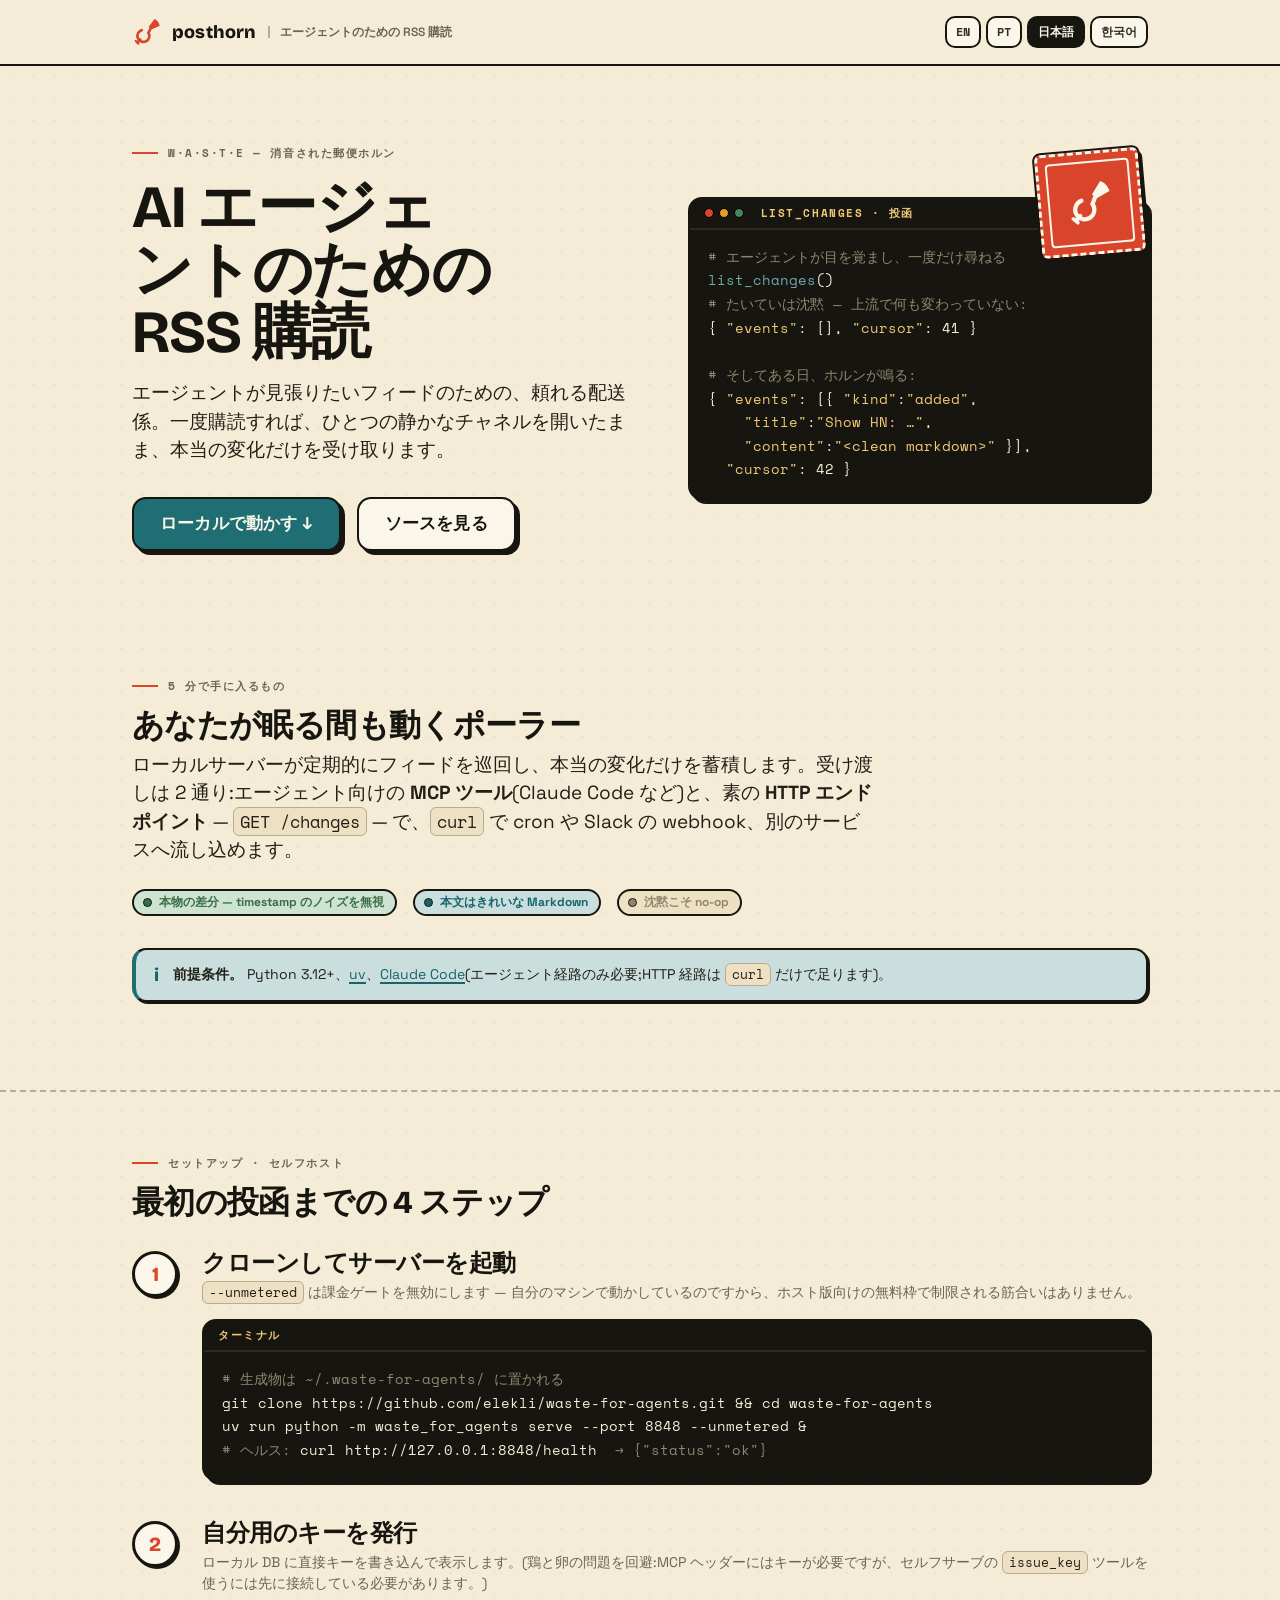
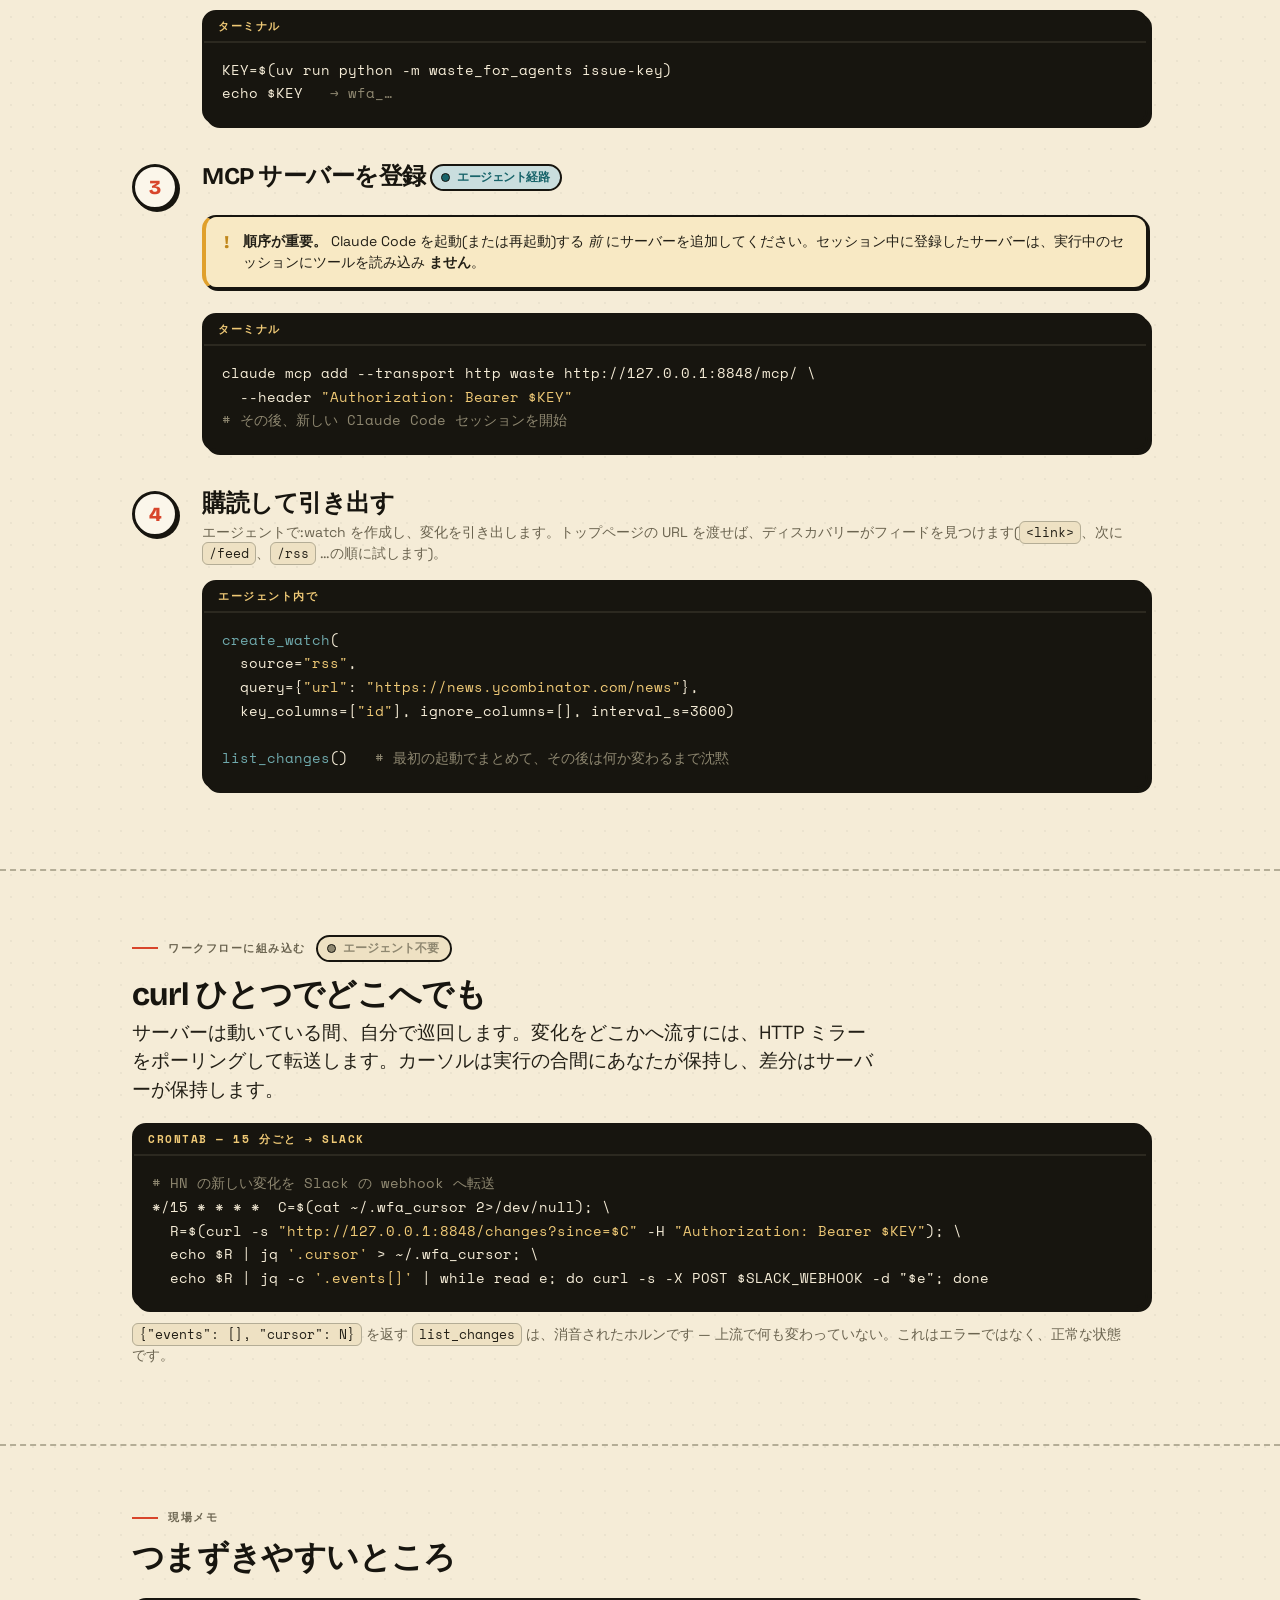
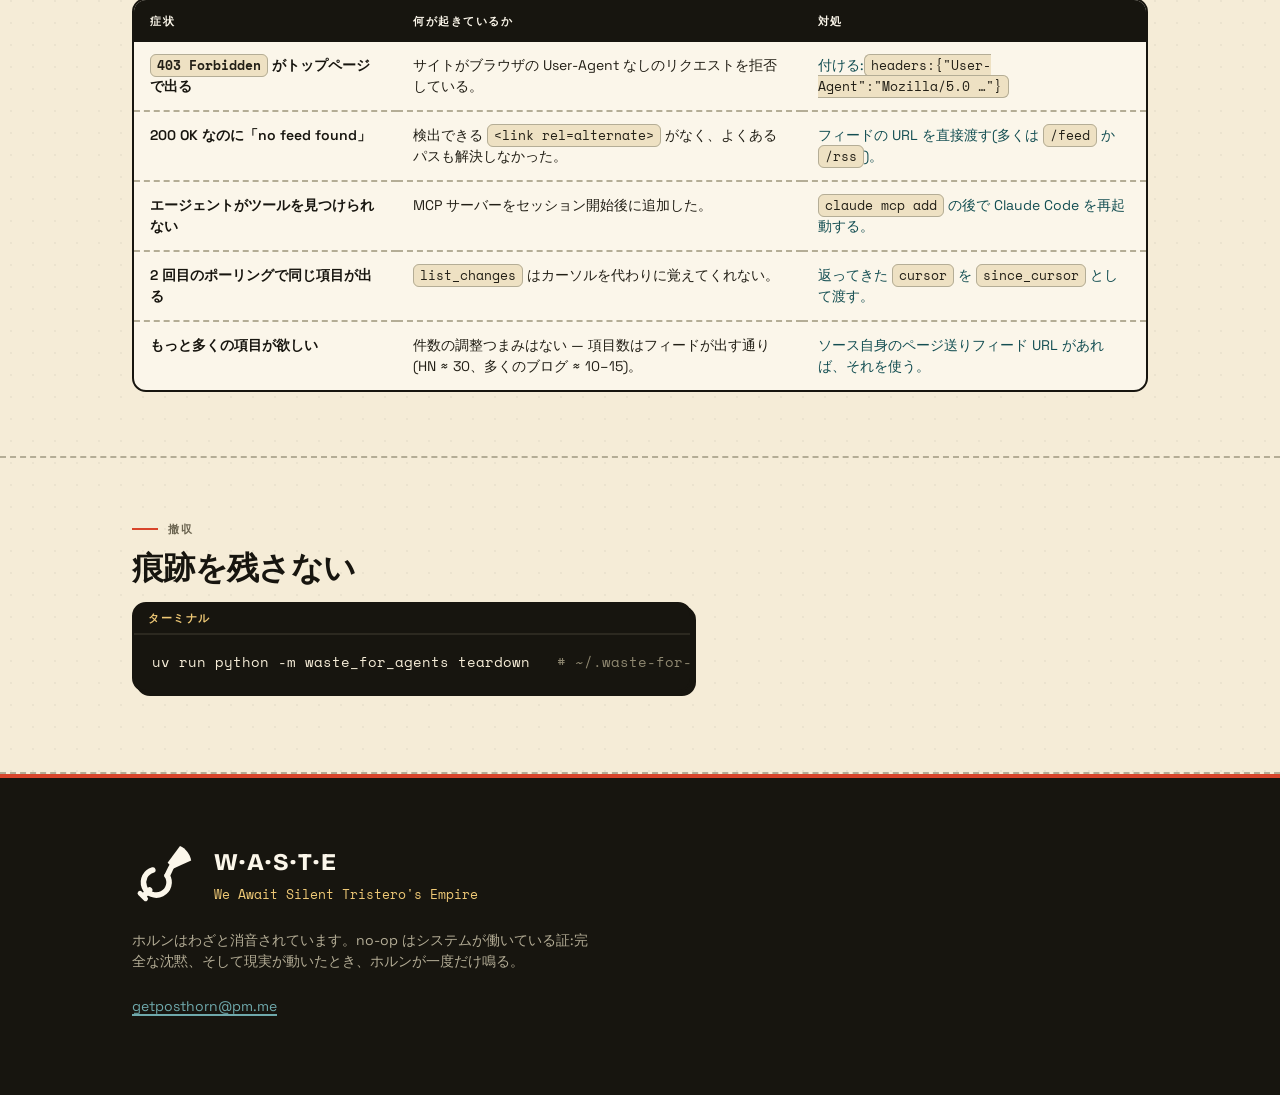
==== docs/ja.html @ 3dacd8b0 "docs(site): posthorn onboarding 落地頁(EN/PT/JA/KO,Tristero 品牌) 給「模型 L:測試者本機自跑」的多語上手頁,用 claude.ai/desig" ====
<!DOCTYPE html>
<html lang="ja">
<head>
<meta charset="utf-8">
<meta name="viewport" content="width=device-width, initial-scale=1">
<title>posthorn — AI エージェントのための RSS 購読</title>
<meta name="description" content="AI エージェントのための pull-first な RSS 購読レイヤー。一度購読すれば、エージェントはひとつの静かなチャネルに尋ね、本当の変化だけを受け取ります。">
<link rel="stylesheet" href="assets/tristero.css">
</head>
<body>

<nav class="site-nav"><div class="wrap row">
  <a class="brand" href="index.html">
    <svg class="horn" viewBox="0 0 80 80" fill="none" aria-hidden="true"><path d="M44 42 A 16 16 0 1 1 26 35" stroke="currentColor" stroke-width="7" stroke-linecap="round"/><path d="M44 42 C47 36, 48 33, 50 30" stroke="currentColor" stroke-width="7" stroke-linecap="round"/><path d="M52 33 L44.5 26 L60 5 C67 8, 72.5 15, 74 23 Z" fill="currentColor"/><path d="M22 60 L15 67" stroke="currentColor" stroke-width="7" stroke-linecap="round"/><path d="M10 64 L17 71" stroke="currentColor" stroke-width="6" stroke-linecap="round"/></svg>
    <span class="wordmark">posthorn</span><span class="brand-tag">エージェントのための RSS 購読</span>
  </a>
  <div class="nav-spacer"></div>
  <nav class="langbar" aria-label="Language">
    <a href="index.html">EN</a><a href="pt.html">PT</a><a class="on" href="ja.html">日本語</a><a href="ko.html">한국어</a>
  </nav>
</div></nav>

<a id="top"></a>

<header class="hero"><div class="wrap hero-grid">
  <div>
    <div class="eyebrow"><span class="label">W·A·S·T·E — 消音された郵便ホルン</span></div>
    <h1>AI エージェントのための<br>RSS 購読</h1>
    <p class="sub">エージェントが見張りたいフィードのための、頼れる配送係。一度購読すれば、ひとつの静かなチャネルを開いたまま、本当の変化だけを受け取ります。</p>
    <div class="cta">
      <a class="btn btn-primary" href="#setup">ローカルで動かす ↓</a>
      <a class="btn btn-secondary" href="https://github.com/elekli/waste-for-agents">ソースを見る</a>
    </div>
  </div>
  <div class="hero-art">
    <span class="stamp" aria-hidden="true"><span class="inner">
      <svg class="horn" viewBox="0 0 80 80" fill="none"><path d="M44 42 A 16 16 0 1 1 26 35" stroke="currentColor" stroke-width="7" stroke-linecap="round"/><path d="M44 42 C47 36, 48 33, 50 30" stroke="currentColor" stroke-width="7" stroke-linecap="round"/><path d="M52 33 L44.5 26 L60 5 C67 8, 72.5 15, 74 23 Z" fill="currentColor"/><path d="M22 60 L15 67" stroke="currentColor" stroke-width="7" stroke-linecap="round"/><path d="M10 64 L17 71" stroke="currentColor" stroke-width="6" stroke-linecap="round"/></svg>
    </span></span>
    <div class="term" style="width:100%">
      <div class="bar"><span class="dotrow"><span class="d" style="background:var(--signal-500)"></span><span class="d" style="background:var(--brass-500)"></span><span class="d" style="background:var(--green-500)"></span></span>&nbsp;list_changes · 投函</div>
<pre><span class="c-com"># エージェントが目を覚まし、一度だけ尋ねる</span>
<span class="c-fn">list_changes</span>()
<span class="c-com"># たいていは沈黙 — 上流で何も変わっていない:</span>
{ <span class="c-str">"events"</span>: [], <span class="c-str">"cursor"</span>: 41 }

<span class="c-com"># そしてある日、ホルンが鳴る:</span>
{ <span class="c-str">"events"</span>: [{ <span class="c-str">"kind"</span>:<span class="c-str">"added"</span>,
    <span class="c-str">"title"</span>:<span class="c-str">"Show HN: …"</span>,
    <span class="c-str">"content"</span>:<span class="c-str">"&lt;clean markdown&gt;"</span> }],
  <span class="c-str">"cursor"</span>: 42 }</pre>
    </div>
  </div>
</div></header>

<section><div class="wrap">
  <div class="eyebrow"><span class="label">5 分で手に入るもの</span></div>
  <h2 class="sec">あなたが眠る間も動くポーラー</h2>
  <p class="sec-lead">ローカルサーバーが定期的にフィードを巡回し、本当の変化だけを蓄積します。受け渡しは 2 通り:エージェント向けの <strong>MCP ツール</strong>(Claude Code など)と、素の <strong>HTTP エンドポイント</strong> — <code class="inl">GET /changes</code> — で、<code class="inl">curl</code> で cron や Slack の webhook、別のサービスへ流し込めます。</p>
  <div style="display:flex;gap:var(--space-4);flex-wrap:wrap;margin-top:var(--space-5)">
    <span class="badge ok"><span class="dot"></span>本物の差分 — timestamp のノイズを無視</span>
    <span class="badge info"><span class="dot"></span>本文はきれいな Markdown</span>
    <span class="badge silent"><span class="dot"></span>沈黙こそ no-op</span>
  </div>
  <div class="callout teal" style="margin-top:var(--space-6)">
    <span class="ic">i</span>
    <p><strong>前提条件。</strong> Python 3.12+、<a href="https://docs.astral.sh/uv/">uv</a>、<a href="https://docs.claude.com/en/docs/claude-code">Claude Code</a>(エージェント経路のみ必要;HTTP 経路は <code class="inl">curl</code> だけで足ります)。</p>
  </div>
</div></section>

<section id="setup"><div class="wrap">
  <div class="eyebrow"><span class="label">セットアップ · セルフホスト</span></div>
  <h2 class="sec">最初の投函までの 4 ステップ</h2>

  <div class="steps">
    <div class="step"><div class="num">1</div><div class="body">
      <h3>クローンしてサーバーを起動</h3>
      <p class="note"><code class="inl">--unmetered</code> は課金ゲートを無効にします — 自分のマシンで動かしているのですから、ホスト版向けの無料枠で制限される筋合いはありません。</p>
      <div class="term"><div class="bar">ターミナル</div>
<pre><span class="c-com"># 生成物は ~/.waste-for-agents/ に置かれる</span>
git clone https://github.com/elekli/waste-for-agents.git &amp;&amp; cd waste-for-agents
uv run python -m waste_for_agents serve --port 8848 --unmetered &amp;
<span class="c-com"># ヘルス:</span> curl http://127.0.0.1:8848/health  <span class="c-com">→ {"status":"ok"}</span></pre></div>
    </div></div>

    <div class="step"><div class="num">2</div><div class="body">
      <h3>自分用のキーを発行</h3>
      <p class="note">ローカル DB に直接キーを書き込んで表示します。(鶏と卵の問題を回避:MCP ヘッダーにはキーが必要ですが、セルフサーブの <code class="inl">issue_key</code> ツールを使うには先に接続している必要があります。)</p>
      <div class="term"><div class="bar">ターミナル</div>
<pre>KEY=$(uv run python -m waste_for_agents issue-key)
echo $KEY   <span class="c-com">→ wfa_…</span></pre></div>
    </div></div>

    <div class="step"><div class="num">3</div><div class="body">
      <h3>MCP サーバーを登録 <span class="badge info" style="vertical-align:middle"><span class="dot"></span>エージェント経路</span></h3>
      <div class="callout"><span class="ic">!</span><p><strong>順序が重要。</strong> Claude Code を起動(または再起動)する <em>前</em> にサーバーを追加してください。セッション中に登録したサーバーは、実行中のセッションにツールを読み込み <strong>ません</strong>。</p></div>
      <div class="term"><div class="bar">ターミナル</div>
<pre>claude mcp add --transport http waste http://127.0.0.1:8848/mcp/ \
  --header <span class="c-str">"Authorization: Bearer $KEY"</span>
<span class="c-com"># その後、新しい Claude Code セッションを開始</span></pre></div>
    </div></div>

    <div class="step"><div class="num">4</div><div class="body">
      <h3>購読して引き出す</h3>
      <p class="note">エージェントで:watch を作成し、変化を引き出します。トップページの URL を渡せば、ディスカバリーがフィードを見つけます(<code class="inl">&lt;link&gt;</code>、次に <code class="inl">/feed</code>、<code class="inl">/rss</code> …の順に試します)。</p>
      <div class="term"><div class="bar">エージェント内で</div>
<pre><span class="c-fn">create_watch</span>(
  source=<span class="c-str">"rss"</span>,
  query={<span class="c-str">"url"</span>: <span class="c-str">"https://news.ycombinator.com/news"</span>},
  key_columns=[<span class="c-str">"id"</span>], ignore_columns=[], interval_s=3600)

<span class="c-fn">list_changes</span>()   <span class="c-com"># 最初の起動でまとめて、その後は何か変わるまで沈黙</span></pre></div>
    </div></div>
  </div>
</div></section>

<section><div class="wrap">
  <div class="eyebrow"><span class="label">ワークフローに組み込む</span><span class="badge silent"><span class="dot"></span>エージェント不要</span></div>
  <h2 class="sec">curl ひとつでどこへでも</h2>
  <p class="sec-lead">サーバーは動いている間、自分で巡回します。変化をどこかへ流すには、HTTP ミラーをポーリングして転送します。カーソルは実行の合間にあなたが保持し、差分はサーバーが保持します。</p>
  <div class="term"><div class="bar">crontab — 15 分ごと → Slack</div>
<pre><span class="c-com"># HN の新しい変化を Slack の webhook へ転送</span>
*/15 * * * *  C=$(cat ~/.wfa_cursor 2&gt;/dev/null); \
  R=$(curl -s <span class="c-str">"http://127.0.0.1:8848/changes?since=$C"</span> -H <span class="c-str">"Authorization: Bearer $KEY"</span>); \
  echo $R | jq <span class="c-str">'.cursor'</span> &gt; ~/.wfa_cursor; \
  echo $R | jq -c <span class="c-str">'.events[]'</span> | while read e; do curl -s -X POST $SLACK_WEBHOOK -d "$e"; done</pre></div>
  <p style="color:var(--text-muted);font-size:var(--text-sm)"><code class="inl">{"events": [], "cursor": N}</code> を返す <code class="inl">list_changes</code> は、消音されたホルンです — 上流で何も変わっていない。これはエラーではなく、正常な状態です。</p>
</div></section>

<section><div class="wrap">
  <div class="eyebrow"><span class="label">現場メモ</span></div>
  <h2 class="sec">つまずきやすいところ</h2>
  <table class="ledger">
    <thead><tr><th style="width:26%">症状</th><th style="width:40%">何が起きているか</th><th>対処</th></tr></thead>
    <tbody>
      <tr><td><code class="inl">403 Forbidden</code> がトップページで出る</td><td>サイトがブラウザの User-Agent なしのリクエストを拒否している。</td><td class="fix">付ける:<code class="inl">headers:{"User-Agent":"Mozilla/5.0 …"}</code></td></tr>
      <tr><td>200 OK なのに「no feed found」</td><td>検出できる <code class="inl">&lt;link rel=alternate&gt;</code> がなく、よくあるパスも解決しなかった。</td><td class="fix">フィードの URL を直接渡す(多くは <code class="inl">/feed</code> か <code class="inl">/rss</code>)。</td></tr>
      <tr><td>エージェントがツールを見つけられない</td><td>MCP サーバーをセッション開始後に追加した。</td><td class="fix"><code class="inl">claude mcp add</code> の後で Claude Code を再起動する。</td></tr>
      <tr><td>2 回目のポーリングで同じ項目が出る</td><td><code class="inl">list_changes</code> はカーソルを代わりに覚えてくれない。</td><td class="fix">返ってきた <code class="inl">cursor</code> を <code class="inl">since_cursor</code> として渡す。</td></tr>
      <tr><td>もっと多くの項目が欲しい</td><td>件数の調整つまみはない — 項目数はフィードが出す通り(HN ≈ 30、多くのブログ ≈ 10–15)。</td><td class="fix">ソース自身のページ送りフィード URL があれば、それを使う。</td></tr>
    </tbody>
  </table>
</div></section>

<section><div class="wrap">
  <div class="eyebrow"><span class="label">撤収</span></div>
  <h2 class="sec">痕跡を残さない</h2>
  <div class="term" style="max-width:560px"><div class="bar">ターミナル</div>
<pre>uv run python -m waste_for_agents teardown   <span class="c-com"># ~/.waste-for-agents/ を削除</span></pre></div>
</div></section>

<footer><div class="wrap">
  <div class="lock">
    <svg class="horn" viewBox="0 0 80 80" fill="none" aria-hidden="true"><path d="M44 42 A 16 16 0 1 1 26 35" stroke="currentColor" stroke-width="7" stroke-linecap="round"/><path d="M44 42 C47 36, 48 33, 50 30" stroke="currentColor" stroke-width="7" stroke-linecap="round"/><path d="M52 33 L44.5 26 L60 5 C67 8, 72.5 15, 74 23 Z" fill="currentColor"/><path d="M22 60 L15 67" stroke="currentColor" stroke-width="7" stroke-linecap="round"/><path d="M10 64 L17 71" stroke="currentColor" stroke-width="6" stroke-linecap="round"/></svg>
    <div>
      <p class="acr">W·A·S·T·E</p>
      <p class="exp">We Await Silent Tristero's Empire</p>
    </div>
  </div>
  <p class="silent">ホルンはわざと消音されています。no-op はシステムが働いている証:完全な沈黙、そして現実が動いたとき、ホルンが一度だけ鳴る。</p>
  <p style="margin-top:var(--space-5);font-size:var(--text-sm)"><a href="mailto:getposthorn@pm.me">getposthorn@pm.me</a></p>
</div></footer>

</body>
</html>
---- docs/assets/tristero.css ----
@import url('https://fonts.googleapis.com/css2?family=Bricolage+Grotesque:opsz,wght@12..96,400..800&family=Space+Grotesk:wght@400;500;600;700&family=Space+Mono:ital,wght@0,400;0,700;1,400&display=swap');

/* ===========================================================================
   waste-for-agents onboarding — styling vendored from the Tristero design
   system (claude.ai/design project "Tristero Design System"). Tokens copied
   faithfully: warm pulped-paper grounds, heavy ink outlines, hard stamped
   offset shadows; Bricolage Grotesque / Space Grotesk / Space Mono.
   =========================================================================== */
:root{
  --paper-50:#FBF6EA; --paper-100:#F5ECD7; --paper-200:#EEE1C3; --paper-300:#E4D2A9;
  --ink-900:#17150F; --ink-800:#221F16; --ink-700:#322E20; --ink-600:#4A4533;
  --ink-500:#6B6450; --ink-400:#8E8770; --ink-300:#B4AD96;
  --signal-700:#9E2E1B; --signal-600:#C13A23; --signal-500:#D8452B; --signal-200:#F2B6A8; --signal-100:#F9DDD5;
  --brass-700:#9A6A12; --brass-600:#C0871C; --brass-500:#E0A02C; --brass-300:#EFC976; --brass-100:#F8E9C4;
  --teal-700:#134E52; --teal-600:#18646A; --teal-500:#1E6E73; --teal-300:#6FA9AC; --teal-100:#CADEDE;
  --green-600:#3A6E47; --green-500:#45855A; --green-100:#CFE3D2;
  --surface-page:var(--paper-100); --surface-card:var(--paper-50); --surface-sunken:var(--paper-200); --surface-ink:var(--ink-900);
  --text-strong:var(--ink-900); --text-body:var(--ink-800); --text-muted:var(--ink-500); --text-faint:var(--ink-400);
  --text-inverse:var(--paper-50); --text-link:var(--teal-600);
  --action-bg:var(--teal-500); --action-bg-hover:var(--teal-600); --action-bg-active:var(--teal-700); --action-fg:var(--paper-50);
  --focus-ring:var(--signal-500);
  --font-display:'Bricolage Grotesque','Space Grotesk',system-ui,sans-serif;
  --font-body:'Space Grotesk',system-ui,-apple-system,sans-serif;
  --font-mono:'Space Mono',ui-monospace,'SFMono-Regular',monospace;
  --text-2xs:.6875rem; --text-xs:.75rem; --text-sm:.875rem; --text-md:1rem; --text-lg:1.1875rem;
  --text-xl:1.5rem; --text-2xl:2rem; --text-3xl:2.75rem; --text-4xl:3.75rem; --text-5xl:5rem;
  --tracking-label:.14em; --tracking-tight:-.02em;
  --border-line:2px; --border-bold:3px; --border-heavy:4px;
  --radius-xs:6px; --radius-sm:10px; --radius-md:14px; --radius-lg:20px; --radius-xl:28px; --radius-pill:999px;
  --shadow-stamp-sm:2px 2px 0 0 var(--ink-900); --shadow-stamp:4px 4px 0 0 var(--ink-900); --shadow-stamp-lg:6px 6px 0 0 var(--ink-900);
  --shadow-stamp-signal:4px 4px 0 0 var(--signal-700); --shadow-stamp-brass:4px 4px 0 0 var(--brass-700); --shadow-stamp-teal:4px 4px 0 0 var(--teal-700);
  --space-2:.5rem; --space-3:.75rem; --space-4:1rem; --space-5:1.5rem; --space-6:2rem; --space-7:2.5rem; --space-8:3rem; --space-10:4rem; --space-12:5rem;
  --container-lg:1080px;
  --ease-stamp:cubic-bezier(.34,1.56,.64,1); --ease-out:cubic-bezier(.22,1,.36,1);
  --transition-control:transform 120ms var(--ease-stamp),box-shadow 120ms var(--ease-out),background-color 200ms var(--ease-out),border-color 200ms var(--ease-out),color 200ms var(--ease-out);
}

*,*::before,*::after{box-sizing:border-box}
html{-webkit-text-size-adjust:100%;scroll-behavior:smooth}
body{
  margin:0;background-color:var(--surface-page);
  background-image:radial-gradient(rgba(23,21,15,.045) 1px,transparent 1px);background-size:22px 22px;
  color:var(--text-body);font:400 var(--text-md)/1.5 var(--font-body);
  -webkit-font-smoothing:antialiased;text-rendering:optimizeLegibility;
}
h1,h2,h3,h4{font-family:var(--font-display);color:var(--text-strong);font-weight:700;line-height:1.04;letter-spacing:var(--tracking-tight);margin:0 0 .4em;text-wrap:balance}
p{margin:0 0 1em;text-wrap:pretty}
a{color:var(--text-link);text-decoration-thickness:2px;text-underline-offset:3px}
a:hover{color:var(--teal-700)}
code,kbd,samp{font-family:var(--font-mono);font-size:.92em}
:focus-visible{outline:var(--border-bold) solid var(--focus-ring);outline-offset:2px}
::selection{background:var(--brass-300);color:var(--ink-900)}

.wrap{max-width:var(--container-lg);margin:0 auto;padding:0 var(--space-6)}
.label{font:700 var(--text-2xs)/1.3 var(--font-mono);text-transform:uppercase;letter-spacing:var(--tracking-label);color:var(--text-muted)}

.site-nav{position:sticky;top:0;z-index:50;background:rgba(245,236,215,.86);backdrop-filter:blur(8px);border-bottom:var(--border-line) solid var(--ink-900)}
.site-nav .row{display:flex;align-items:center;gap:var(--space-4);height:64px}
.brand{display:flex;align-items:center;gap:10px;font-family:var(--font-display);font-weight:800;font-size:18px;color:var(--ink-900);text-decoration:none;letter-spacing:.01em}
.brand:hover{color:var(--ink-900)}
.brand .horn{width:30px;height:30px;color:var(--signal-500)}
.brand .wordmark{font-family:var(--font-display);font-weight:800}
.brand .brand-tag{font:600 12px/1 var(--font-body);color:var(--text-muted);letter-spacing:0;border-left:var(--border-line) solid var(--ink-300);padding-left:10px;margin-left:2px}
@media (max-width:640px){.brand .brand-tag{display:none}}
.nav-spacer{flex:1}
.langbar{display:flex;gap:5px}
.langbar a{font:700 12px var(--font-mono);padding:5px 9px;border:var(--border-line) solid var(--ink-900);border-radius:var(--radius-sm);color:var(--ink-700);background:var(--paper-50);text-decoration:none}
.langbar a.on{background:var(--ink-900);color:var(--paper-50)}

.btn{display:inline-flex;align-items:center;justify-content:center;gap:8px;height:54px;padding:0 26px;font:700 17px var(--font-body);letter-spacing:.01em;border:var(--border-line) solid var(--ink-900);border-radius:var(--radius-md);box-shadow:var(--shadow-stamp);cursor:pointer;text-decoration:none;white-space:nowrap;transition:var(--transition-control)}
.btn:hover{transform:translate(-1px,-1px);box-shadow:var(--shadow-stamp-lg)}
.btn:active{transform:translate(2px,2px);box-shadow:var(--shadow-stamp-sm)}
.btn-primary{background:var(--action-bg);color:var(--action-fg)}
.btn-primary:hover{color:var(--action-fg)}
.btn-secondary{background:var(--paper-50);color:var(--ink-900)}
.btn-secondary:hover{color:var(--ink-900)}

.stamp{display:inline-flex;align-items:center;justify-content:center;width:104px;height:104px;transform:rotate(-5deg);background:var(--signal-500);color:var(--paper-50);border:3px dashed var(--paper-50);outline:2px solid var(--ink-900);border-radius:var(--radius-xs);box-shadow:var(--shadow-stamp);padding:7px}
.stamp .inner{display:flex;align-items:center;justify-content:center;width:100%;height:100%;border:2px solid currentColor;border-radius:4px}
.stamp .horn{width:60%;height:60%}

.badge{display:inline-flex;align-items:center;gap:7px;padding:3px 11px 3px 9px;border:var(--border-line) solid var(--ink-900);border-radius:var(--radius-pill);font:700 12px var(--font-body);white-space:nowrap}
.badge .dot{width:9px;height:9px;border-radius:50%;border:1.5px solid var(--ink-900);flex:none}
.badge.info{background:var(--teal-100);color:var(--teal-600)} .badge.info .dot{background:var(--teal-600)}
.badge.warn{background:var(--brass-100);color:var(--brass-600)} .badge.warn .dot{background:var(--brass-600)}
.badge.ok{background:var(--green-100);color:var(--green-600)} .badge.ok .dot{background:var(--green-600)}
.badge.silent{background:var(--paper-200);color:var(--ink-400)} .badge.silent .dot{background:var(--ink-400)}

section{padding:var(--space-10) 0;border-bottom:var(--border-line) dashed var(--ink-300)}
.eyebrow{display:flex;align-items:center;gap:10px;margin-bottom:var(--space-4);flex-wrap:wrap}
.eyebrow::before{content:"";width:26px;height:var(--border-line);background:var(--signal-500)}
h2.sec{font-size:var(--text-2xl);margin-bottom:var(--space-2)}
.sec-lead{font-size:var(--text-lg);color:var(--text-body);max-width:62ch}

.card{background:var(--surface-card);color:var(--text-body);border:var(--border-line) solid var(--ink-900);border-radius:var(--radius-lg);box-shadow:var(--shadow-stamp);padding:var(--space-5)}
.card.teal{background:var(--teal-100);box-shadow:var(--shadow-stamp-teal)}
.card.brass{background:var(--brass-100);box-shadow:var(--shadow-stamp-brass)}

.term{background:var(--surface-ink);color:var(--paper-100);border:var(--border-line) solid var(--ink-900);border-radius:var(--radius-md);box-shadow:var(--shadow-stamp);overflow:hidden;margin:var(--space-4) 0}
.term .bar{display:flex;align-items:center;gap:8px;padding:9px 14px;border-bottom:var(--border-line) solid #2c2920;color:var(--brass-300);font:700 var(--text-2xs)/1 var(--font-mono);text-transform:uppercase;letter-spacing:var(--tracking-label)}
.term .bar .dotrow{display:flex;gap:5px}
.term .bar .d{width:10px;height:10px;border-radius:50%;border:1.5px solid #000}
.term pre{margin:0;padding:16px 18px;overflow-x:auto;font:400 13.5px/1.75 var(--font-mono);color:var(--paper-100)}
.term .c-com{color:var(--ink-400)} .term .c-str{color:var(--brass-300)} .term .c-fn{color:var(--teal-300)} .term .c-key{color:var(--signal-200)}
code.inl{background:var(--surface-sunken);border:1px solid var(--ink-300);border-radius:var(--radius-xs);padding:1px 6px;font-size:.9em;color:var(--ink-800)}

.hero{padding:var(--space-12) 0 var(--space-10)}
.hero-grid{display:grid;grid-template-columns:1.05fr .95fr;gap:var(--space-8);align-items:center}
.hero h1{font-size:var(--text-4xl);margin-bottom:var(--space-4)}
.hero .sub{font-size:var(--text-lg);color:var(--text-body);max-width:46ch;margin-bottom:var(--space-6)}
.hero .cta{display:flex;gap:var(--space-4);flex-wrap:wrap;align-items:center}
.hero-art{position:relative;display:flex;justify-content:center}
.hero-art .stamp{position:absolute;top:-30px;right:6px;z-index:2}

.steps{display:flex;flex-direction:column;gap:var(--space-5);margin-top:var(--space-6)}
.step{display:flex;gap:var(--space-5);align-items:flex-start}
.step .num{flex:none;width:46px;height:46px;border-radius:var(--radius-pill);background:var(--paper-50);border:var(--border-bold) solid var(--ink-900);box-shadow:var(--shadow-stamp-sm);display:grid;place-items:center;font:800 20px var(--font-display);color:var(--signal-500)}
.step .body{flex:1;min-width:0}
.step h3{font-size:var(--text-xl);margin-bottom:.25em}
.step .note{color:var(--text-muted);font-size:var(--text-sm);margin-bottom:.4em}

.ledger{width:100%;border-collapse:separate;border-spacing:0;border:var(--border-line) solid var(--ink-900);border-radius:var(--radius-md);overflow:hidden;background:var(--paper-50);margin-top:var(--space-5)}
.ledger th,.ledger td{text-align:left;padding:13px 16px;vertical-align:top;font-size:var(--text-sm)}
.ledger thead th{background:var(--ink-900);color:var(--paper-50);font:700 var(--text-2xs) var(--font-mono);text-transform:uppercase;letter-spacing:var(--tracking-label)}
.ledger tbody tr+tr td{border-top:var(--border-line) dashed var(--ink-300)}
.ledger td:first-child{font-weight:600;color:var(--ink-900)}
.ledger .fix{color:var(--teal-700)}

.callout{display:flex;gap:14px;align-items:flex-start;border:var(--border-line) solid var(--ink-900);border-left:var(--border-heavy) solid var(--brass-500);border-radius:var(--radius-md);background:var(--brass-100);padding:14px 18px;margin:var(--space-5) 0;box-shadow:var(--shadow-stamp-sm)}
.callout.teal{border-left-color:var(--teal-500);background:var(--teal-100)}
.callout .ic{font:800 18px var(--font-display);flex:none;color:var(--brass-600)}
.callout.teal .ic{color:var(--teal-600)}
.callout p{margin:0;font-size:var(--text-sm);color:var(--ink-800)}

footer{background:var(--surface-ink);color:var(--paper-100);border-top:var(--border-heavy) solid var(--signal-500);padding:var(--space-10) 0}
footer .lock{display:flex;align-items:center;gap:18px;margin-bottom:var(--space-5)}
footer .lock .horn{width:64px;height:64px;color:var(--paper-50)}
footer .acr{font-family:var(--font-display);font-weight:800;font-size:24px;letter-spacing:.06em;color:var(--paper-50);margin:0}
footer .acr+.exp{font:400 13px var(--font-mono);color:var(--brass-300);margin:4px 0 0}
footer .silent{max-width:52ch;color:var(--ink-300);font-size:var(--text-sm);margin-top:var(--space-4)}
footer a{color:var(--teal-300)}

@media (max-width:880px){
  .hero-grid{grid-template-columns:1fr}
  .hero-art{margin-top:var(--space-6)}
  .hero h1{font-size:var(--text-3xl)}
  .langbar{display:none}
}
@media (prefers-reduced-motion:reduce){html{scroll-behavior:auto}.btn{transition:background-color .2s,color .2s}}
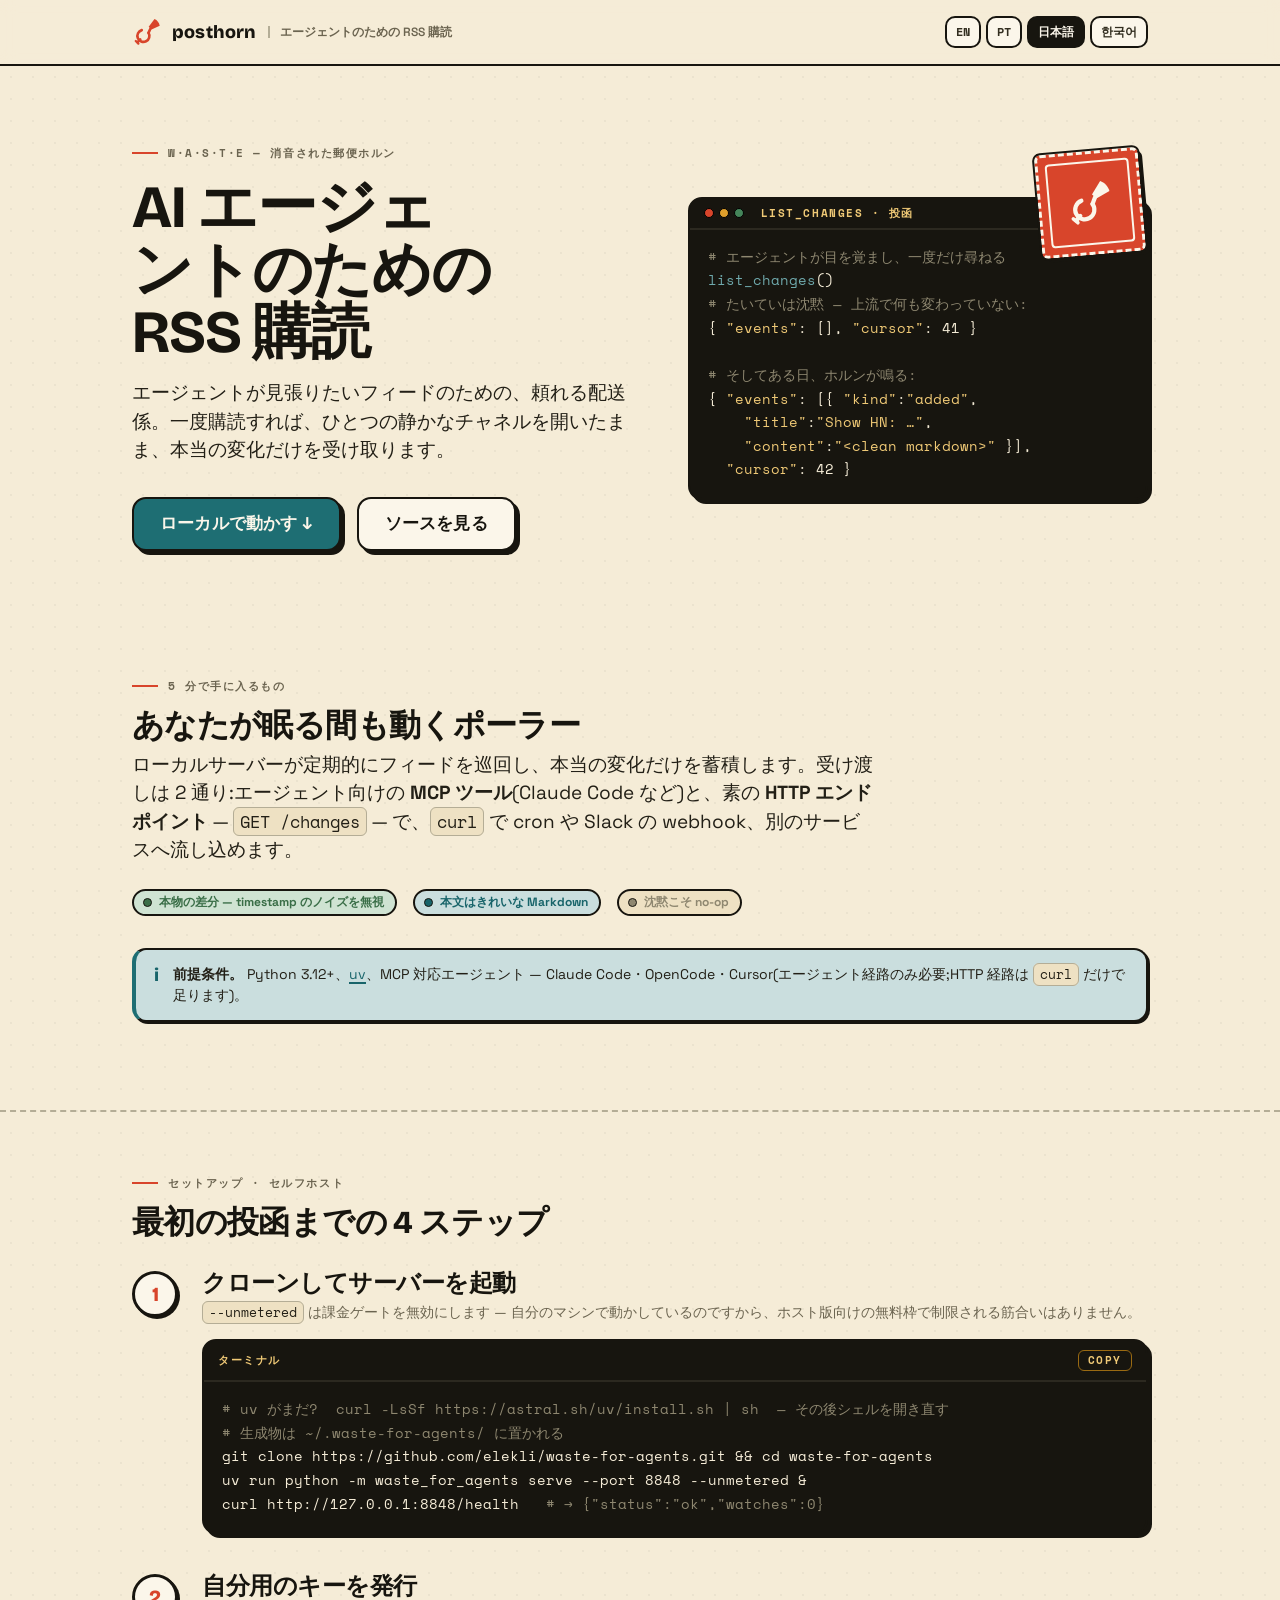
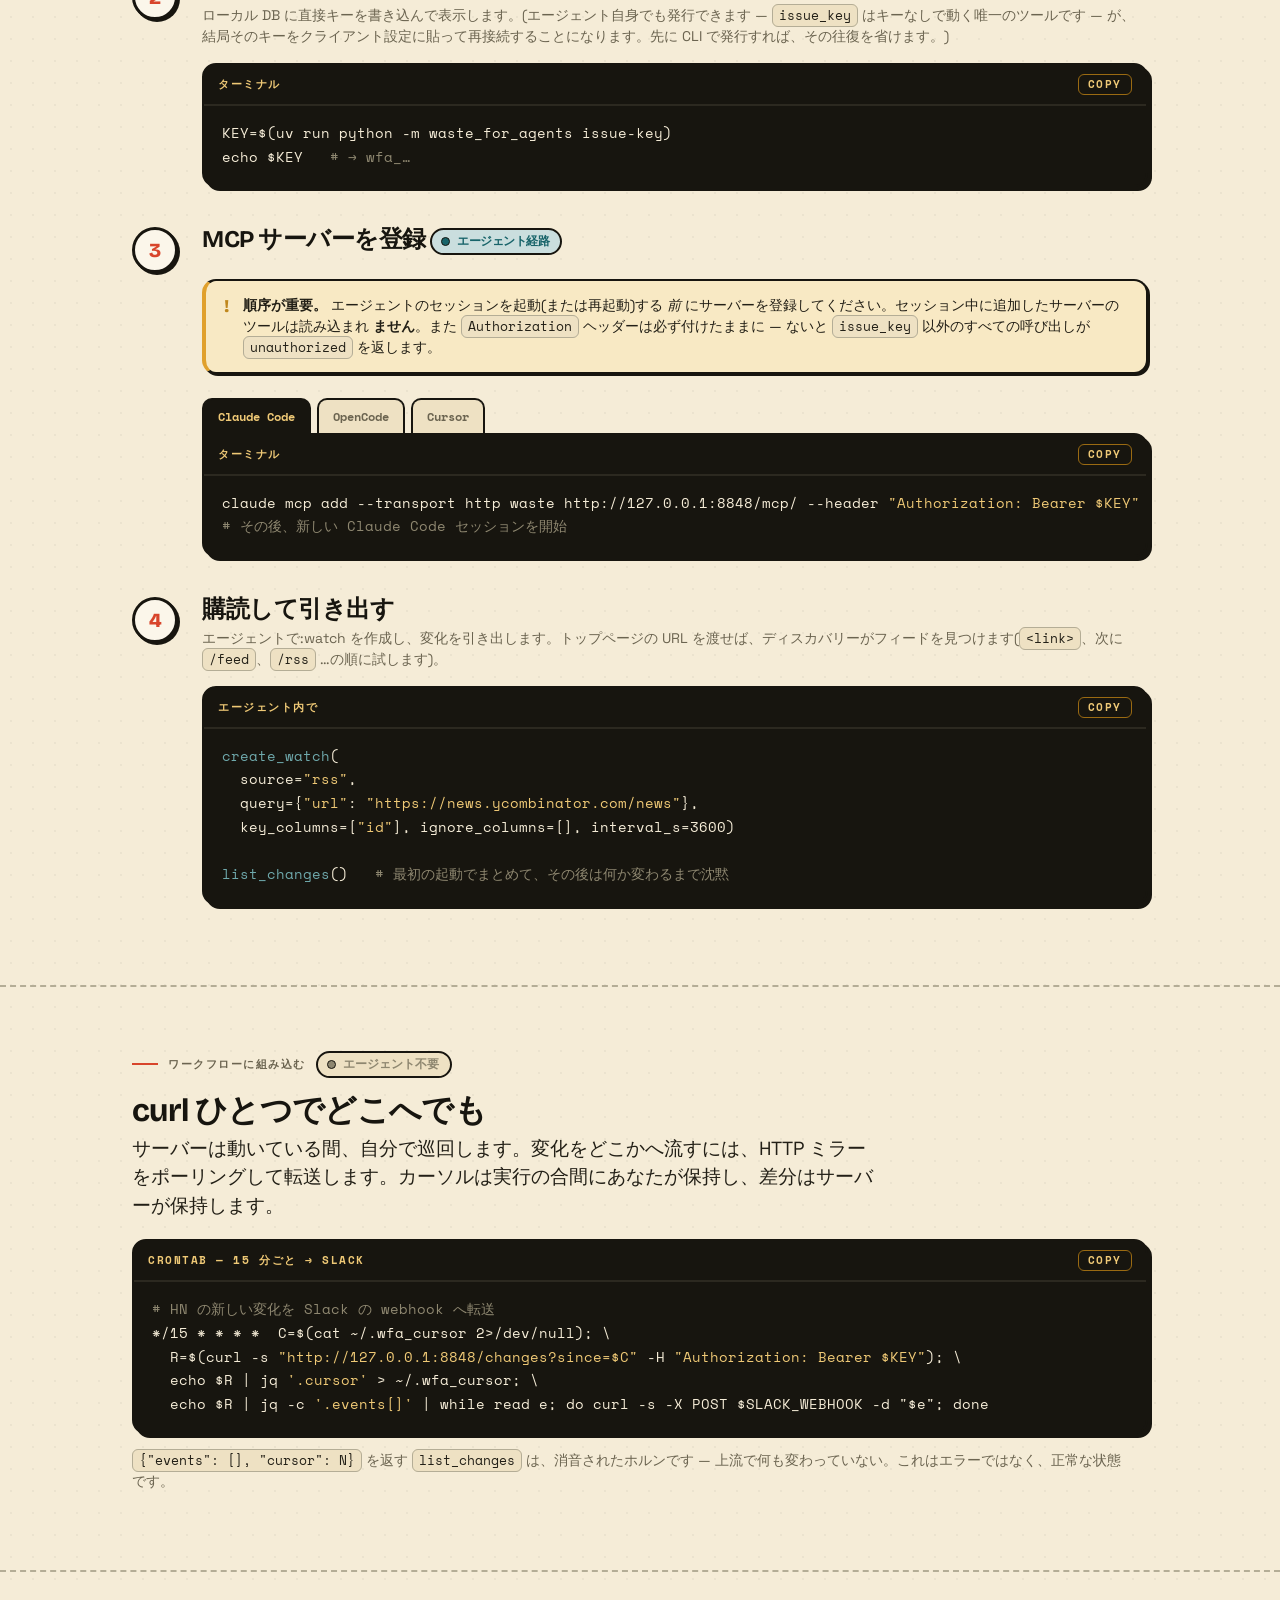
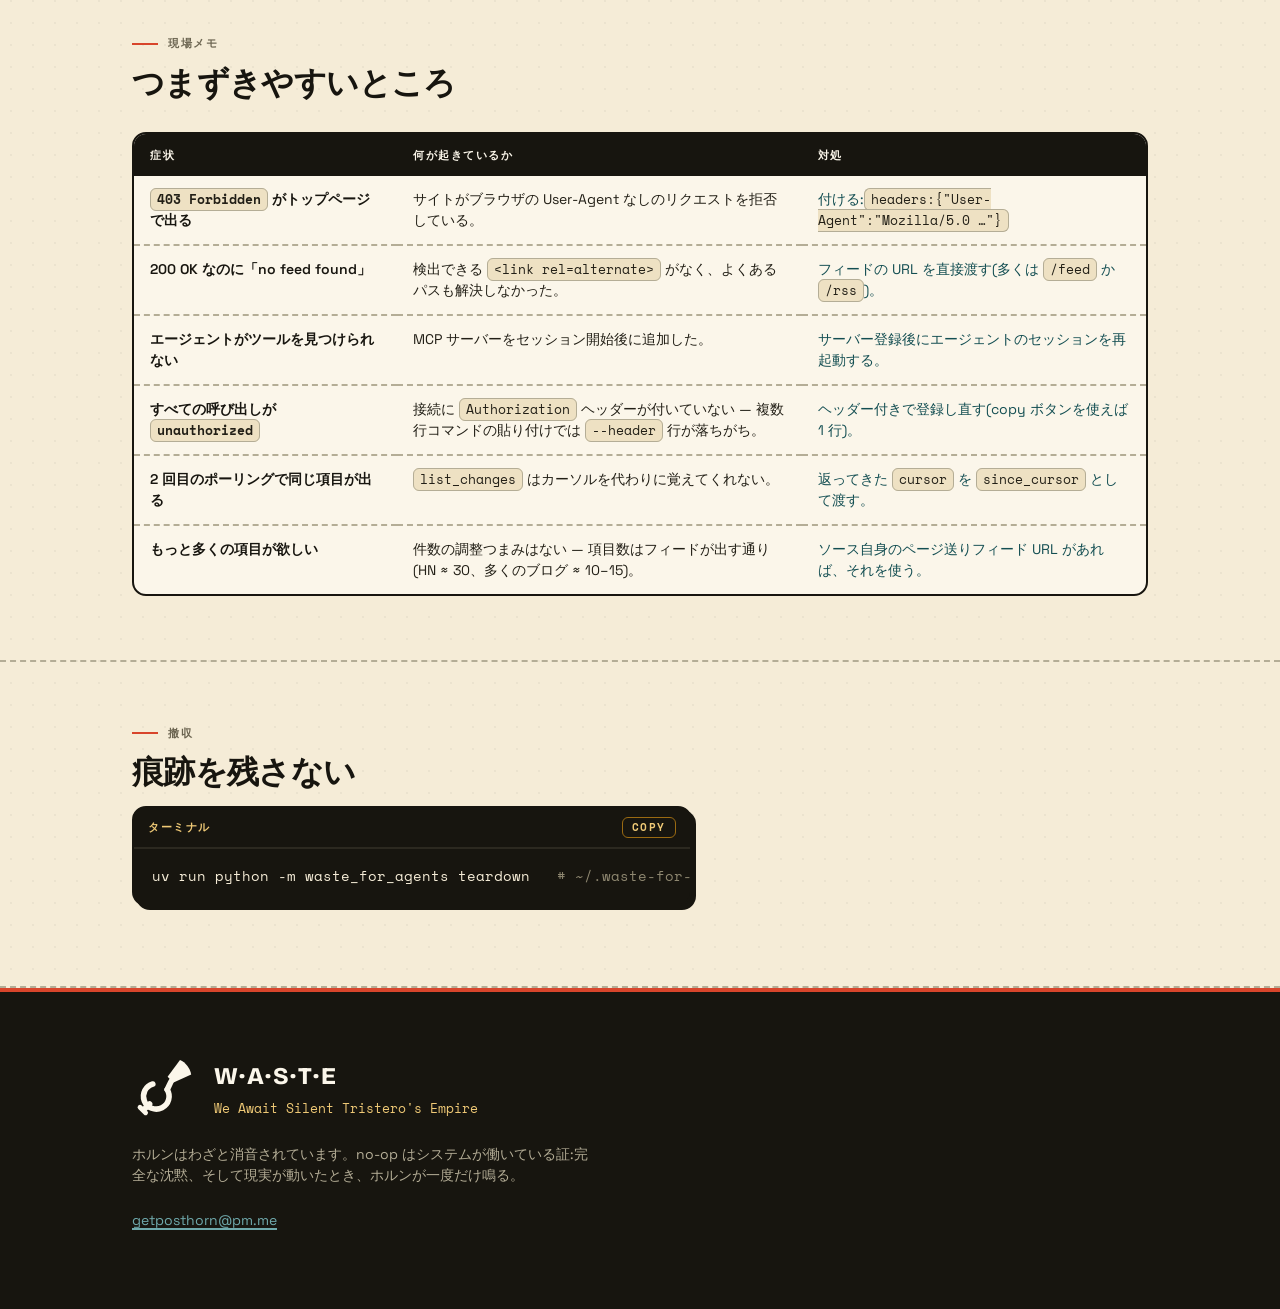
==== commit 43d65376: "feat(site): quickstart 改動同步 pt/ja/ko(copy 按鈕、tabs、ledger-scroll parity) 與 index.html 同步:copy.js、單行註冊" ====
--- a/docs/ja.html
+++ b/docs/ja.html
@@ -5,6 +5,7 @@
 <meta name="viewport" content="width=device-width, initial-scale=1">
 <title>posthorn — AI エージェントのための RSS 購読</title>
 <meta name="description" content="AI エージェントのための pull-first な RSS 購読レイヤー。一度購読すれば、エージェントはひとつの静かなチャネルに尋ね、本当の変化だけを受け取ります。">
+<link rel="icon" type="image/svg+xml" href="assets/favicon.svg">
 <link rel="stylesheet" href="assets/tristero.css">
 </head>
 <body>
@@ -36,7 +37,7 @@
     <span class="stamp" aria-hidden="true"><span class="inner">
       <svg class="horn" viewBox="0 0 80 80" fill="none"><path d="M44 42 A 16 16 0 1 1 26 35" stroke="currentColor" stroke-width="7" stroke-linecap="round"/><path d="M44 42 C47 36, 48 33, 50 30" stroke="currentColor" stroke-width="7" stroke-linecap="round"/><path d="M52 33 L44.5 26 L60 5 C67 8, 72.5 15, 74 23 Z" fill="currentColor"/><path d="M22 60 L15 67" stroke="currentColor" stroke-width="7" stroke-linecap="round"/><path d="M10 64 L17 71" stroke="currentColor" stroke-width="6" stroke-linecap="round"/></svg>
     </span></span>
-    <div class="term" style="width:100%">
+    <div class="term no-copy" style="width:100%">
       <div class="bar"><span class="dotrow"><span class="d" style="background:var(--signal-500)"></span><span class="d" style="background:var(--brass-500)"></span><span class="d" style="background:var(--green-500)"></span></span>&nbsp;list_changes · 投函</div>
 <pre><span class="c-com"># エージェントが目を覚まし、一度だけ尋ねる</span>
 <span class="c-fn">list_changes</span>()
@@ -63,7 +64,7 @@
   </div>
   <div class="callout teal" style="margin-top:var(--space-6)">
     <span class="ic">i</span>
-    <p><strong>前提条件。</strong> Python 3.12+、<a href="https://docs.astral.sh/uv/">uv</a>、<a href="https://docs.claude.com/en/docs/claude-code">Claude Code</a>(エージェント経路のみ必要;HTTP 経路は <code class="inl">curl</code> だけで足ります)。</p>
+    <p><strong>前提条件。</strong> Python 3.12+、<a href="https://docs.astral.sh/uv/">uv</a>、MCP 対応エージェント — Claude Code・OpenCode・Cursor(エージェント経路のみ必要;HTTP 経路は <code class="inl">curl</code> だけで足ります)。</p>
   </div>
 </div></section>
 
@@ -76,27 +77,65 @@
       <h3>クローンしてサーバーを起動</h3>
       <p class="note"><code class="inl">--unmetered</code> は課金ゲートを無効にします — 自分のマシンで動かしているのですから、ホスト版向けの無料枠で制限される筋合いはありません。</p>
       <div class="term"><div class="bar">ターミナル</div>
-<pre><span class="c-com"># 生成物は ~/.waste-for-agents/ に置かれる</span>
+<pre><span class="c-com"># uv がまだ?  curl -LsSf https://astral.sh/uv/install.sh | sh  — その後シェルを開き直す</span>
+<span class="c-com"># 生成物は ~/.waste-for-agents/ に置かれる</span>
 git clone https://github.com/elekli/waste-for-agents.git &amp;&amp; cd waste-for-agents
 uv run python -m waste_for_agents serve --port 8848 --unmetered &amp;
-<span class="c-com"># ヘルス:</span> curl http://127.0.0.1:8848/health  <span class="c-com">→ {"status":"ok"}</span></pre></div>
+curl http://127.0.0.1:8848/health   <span class="c-com"># → {"status":"ok","watches":0}</span></pre></div>
     </div></div>
 
     <div class="step"><div class="num">2</div><div class="body">
       <h3>自分用のキーを発行</h3>
-      <p class="note">ローカル DB に直接キーを書き込んで表示します。(鶏と卵の問題を回避:MCP ヘッダーにはキーが必要ですが、セルフサーブの <code class="inl">issue_key</code> ツールを使うには先に接続している必要があります。)</p>
+      <p class="note">ローカル DB に直接キーを書き込んで表示します。(エージェント自身でも発行できます — <code class="inl">issue_key</code> はキーなしで動く唯一のツールです — が、結局そのキーをクライアント設定に貼って再接続することになります。先に CLI で発行すれば、その往復を省けます。)</p>
       <div class="term"><div class="bar">ターミナル</div>
 <pre>KEY=$(uv run python -m waste_for_agents issue-key)
-echo $KEY   <span class="c-com">→ wfa_…</span></pre></div>
+echo $KEY   <span class="c-com"># → wfa_…</span></pre></div>
     </div></div>
 
     <div class="step"><div class="num">3</div><div class="body">
       <h3>MCP サーバーを登録 <span class="badge info" style="vertical-align:middle"><span class="dot"></span>エージェント経路</span></h3>
-      <div class="callout"><span class="ic">!</span><p><strong>順序が重要。</strong> Claude Code を起動(または再起動)する <em>前</em> にサーバーを追加してください。セッション中に登録したサーバーは、実行中のセッションにツールを読み込み <strong>ません</strong>。</p></div>
-      <div class="term"><div class="bar">ターミナル</div>
-<pre>claude mcp add --transport http waste http://127.0.0.1:8848/mcp/ \
-  --header <span class="c-str">"Authorization: Bearer $KEY"</span>
+      <div class="callout"><span class="ic">!</span><p><strong>順序が重要。</strong> エージェントのセッションを起動(または再起動)する <em>前</em> にサーバーを登録してください。セッション中に追加したサーバーのツールは読み込まれ <strong>ません</strong>。また <code class="inl">Authorization</code> ヘッダーは必ず付けたままに — ないと <code class="inl">issue_key</code> 以外のすべての呼び出しが <code class="inl">unauthorized</code> を返します。</p></div>
+      <div class="tabs">
+        <input class="tab-radio" type="radio" name="mcp-client" id="tab-claude" checked>
+        <input class="tab-radio" type="radio" name="mcp-client" id="tab-opencode">
+        <input class="tab-radio" type="radio" name="mcp-client" id="tab-cursor">
+        <div class="tabbar">
+          <label for="tab-claude">Claude Code</label>
+          <label for="tab-opencode">OpenCode</label>
+          <label for="tab-cursor">Cursor</label>
+        </div>
+        <div class="tabpane" id="pane-claude">
+          <div class="term"><div class="bar">ターミナル</div>
+<pre>claude mcp add --transport http waste http://127.0.0.1:8848/mcp/ --header <span class="c-str">"Authorization: Bearer $KEY"</span>
 <span class="c-com"># その後、新しい Claude Code セッションを開始</span></pre></div>
+        </div>
+        <div class="tabpane" id="pane-opencode">
+          <div class="term"><div class="bar">opencode.json — プロジェクト直下または (~/.config/opencode/)</div>
+<pre>{
+  <span class="c-str">"mcp"</span>: {
+    <span class="c-str">"waste"</span>: {
+      <span class="c-str">"type"</span>: <span class="c-str">"remote"</span>,
+      <span class="c-str">"url"</span>: <span class="c-str">"http://127.0.0.1:8848/mcp/"</span>,
+      <span class="c-str">"headers"</span>: { <span class="c-str">"Authorization"</span>: <span class="c-str">"Bearer wfa_PASTE-YOUR-KEY"</span> },
+      <span class="c-str">"enabled"</span>: <span class="c-fn">true</span>
+    }
+  }
+}</pre></div>
+          <p class="note">JSON は <code class="inl">$KEY</code> を展開しません — ステップ 2 のキー(<code class="inl">echo $KEY</code>)をそのまま貼り付けて、OpenCode を再起動してください。</p>
+        </div>
+        <div class="tabpane" id="pane-cursor">
+          <div class="term"><div class="bar">.cursor/mcp.json (~/.cursor/mcp.json)</div>
+<pre>{
+  <span class="c-str">"mcpServers"</span>: {
+    <span class="c-str">"waste"</span>: {
+      <span class="c-str">"url"</span>: <span class="c-str">"http://127.0.0.1:8848/mcp/"</span>,
+      <span class="c-str">"headers"</span>: { <span class="c-str">"Authorization"</span>: <span class="c-str">"Bearer wfa_PASTE-YOUR-KEY"</span> }
+    }
+  }
+}</pre></div>
+          <p class="note">ステップ 2 のキーをそのまま貼り付けて、Cursor Settings → MCP でサーバーを再読み込み(または Cursor を再起動)してください。</p>
+        </div>
+      </div>
     </div></div>
 
     <div class="step"><div class="num">4</div><div class="body">
@@ -129,16 +168,17 @@
 <section><div class="wrap">
   <div class="eyebrow"><span class="label">現場メモ</span></div>
   <h2 class="sec">つまずきやすいところ</h2>
-  <table class="ledger">
+  <div class="ledger-scroll"><table class="ledger">
     <thead><tr><th style="width:26%">症状</th><th style="width:40%">何が起きているか</th><th>対処</th></tr></thead>
     <tbody>
       <tr><td><code class="inl">403 Forbidden</code> がトップページで出る</td><td>サイトがブラウザの User-Agent なしのリクエストを拒否している。</td><td class="fix">付ける:<code class="inl">headers:{"User-Agent":"Mozilla/5.0 …"}</code></td></tr>
       <tr><td>200 OK なのに「no feed found」</td><td>検出できる <code class="inl">&lt;link rel=alternate&gt;</code> がなく、よくあるパスも解決しなかった。</td><td class="fix">フィードの URL を直接渡す(多くは <code class="inl">/feed</code> か <code class="inl">/rss</code>)。</td></tr>
-      <tr><td>エージェントがツールを見つけられない</td><td>MCP サーバーをセッション開始後に追加した。</td><td class="fix"><code class="inl">claude mcp add</code> の後で Claude Code を再起動する。</td></tr>
+      <tr><td>エージェントがツールを見つけられない</td><td>MCP サーバーをセッション開始後に追加した。</td><td class="fix">サーバー登録後にエージェントのセッションを再起動する。</td></tr>
+      <tr><td>すべての呼び出しが <code class="inl">unauthorized</code></td><td>接続に <code class="inl">Authorization</code> ヘッダーが付いていない — 複数行コマンドの貼り付けでは <code class="inl">--header</code> 行が落ちがち。</td><td class="fix">ヘッダー付きで登録し直す(copy ボタンを使えば 1 行)。</td></tr>
       <tr><td>2 回目のポーリングで同じ項目が出る</td><td><code class="inl">list_changes</code> はカーソルを代わりに覚えてくれない。</td><td class="fix">返ってきた <code class="inl">cursor</code> を <code class="inl">since_cursor</code> として渡す。</td></tr>
       <tr><td>もっと多くの項目が欲しい</td><td>件数の調整つまみはない — 項目数はフィードが出す通り(HN ≈ 30、多くのブログ ≈ 10–15)。</td><td class="fix">ソース自身のページ送りフィード URL があれば、それを使う。</td></tr>
     </tbody>
-  </table>
+  </table></div>
 </div></section>
 
 <section><div class="wrap">
@@ -160,5 +200,8 @@
   <p style="margin-top:var(--space-5);font-size:var(--text-sm)"><a href="mailto:getposthorn@pm.me">getposthorn@pm.me</a></p>
 </div></footer>
 
+<!-- Copy buttons on code blocks. Progressive enhancement: no JS -> no button. -->
+<script src="assets/copy.js" defer></script>
+
 </body>
 </html>
--- a/docs/assets/tristero.css
+++ b/docs/assets/tristero.css
@@ -104,8 +104,32 @@
 .term .c-com{color:var(--ink-400)} .term .c-str{color:var(--brass-300)} .term .c-fn{color:var(--teal-300)} .term .c-key{color:var(--signal-200)}
 code.inl{background:var(--surface-sunken);border:1px solid var(--ink-300);border-radius:var(--radius-xs);padding:1px 6px;font-size:.9em;color:var(--ink-800)}
 
+/* copy button — injected into .term .bar by assets/copy.js (absent without JS) */
+.term .copybtn{margin-left:auto;font:700 var(--text-2xs)/1 var(--font-mono);text-transform:uppercase;letter-spacing:var(--tracking-label);color:var(--brass-300);background:transparent;border:1.5px solid var(--brass-700);border-radius:var(--radius-xs);padding:4px 9px;cursor:pointer;transition:var(--transition-control)}
+.term .copybtn:hover{color:var(--paper-50);border-color:var(--brass-300)}
+.term .copybtn.did{color:var(--green-500);border-color:var(--green-500)}
+
+/* client tabs — pure CSS (radio hack), works without JS */
+.tabs{margin-top:var(--space-4);position:relative}
+.tab-radio{position:absolute;opacity:0;pointer-events:none}
+.tabbar{display:flex;gap:6px;flex-wrap:wrap}
+.tabbar label{font:700 12px var(--font-mono);padding:8px 14px;border:var(--border-line) solid var(--ink-900);border-bottom:none;border-radius:var(--radius-sm) var(--radius-sm) 0 0;background:var(--paper-200);color:var(--ink-500);cursor:pointer}
+#tab-claude:checked~.tabbar label[for="tab-claude"],
+#tab-opencode:checked~.tabbar label[for="tab-opencode"],
+#tab-cursor:checked~.tabbar label[for="tab-cursor"]{background:var(--surface-ink);color:var(--brass-300)}
+#tab-claude:focus-visible~.tabbar label[for="tab-claude"],
+#tab-opencode:focus-visible~.tabbar label[for="tab-opencode"],
+#tab-cursor:focus-visible~.tabbar label[for="tab-cursor"]{outline:var(--border-bold) solid var(--focus-ring);outline-offset:2px}
+.tabpane{display:none}
+#tab-claude:checked~#pane-claude,
+#tab-opencode:checked~#pane-opencode,
+#tab-cursor:checked~#pane-cursor{display:block}
+.tabpane .term{margin-top:0;border-top-left-radius:0}
+.tabpane .note{margin-top:var(--space-3)}
+
 .hero{padding:var(--space-12) 0 var(--space-10)}
 .hero-grid{display:grid;grid-template-columns:1.05fr .95fr;gap:var(--space-8);align-items:center}
+.hero-grid>*{min-width:0}/* grid items default to min-width:auto; the code-block's min-content would force the track (and page) wider than a phone. min-width:0 lets .term pre's overflow-x:auto contain it. */
 .hero h1{font-size:var(--text-4xl);margin-bottom:var(--space-4)}
 .hero .sub{font-size:var(--text-lg);color:var(--text-body);max-width:46ch;margin-bottom:var(--space-6)}
 .hero .cta{display:flex;gap:var(--space-4);flex-wrap:wrap;align-items:center}
@@ -119,7 +143,8 @@
 .step h3{font-size:var(--text-xl);margin-bottom:.25em}
 .step .note{color:var(--text-muted);font-size:var(--text-sm);margin-bottom:.4em}
 
-.ledger{width:100%;border-collapse:separate;border-spacing:0;border:var(--border-line) solid var(--ink-900);border-radius:var(--radius-md);overflow:hidden;background:var(--paper-50);margin-top:var(--space-5)}
+.ledger-scroll{overflow-x:auto;-webkit-overflow-scrolling:touch}/* keep the wide field-notes table scrolling inside its own box — no page-level horizontal scroll on mobile */
+.ledger{width:100%;min-width:520px;border-collapse:separate;border-spacing:0;border:var(--border-line) solid var(--ink-900);border-radius:var(--radius-md);overflow:hidden;background:var(--paper-50);margin-top:var(--space-5)}
 .ledger th,.ledger td{text-align:left;padding:13px 16px;vertical-align:top;font-size:var(--text-sm)}
 .ledger thead th{background:var(--ink-900);color:var(--paper-50);font:700 var(--text-2xs) var(--font-mono);text-transform:uppercase;letter-spacing:var(--tracking-label)}
 .ledger tbody tr+tr td{border-top:var(--border-line) dashed var(--ink-300)}
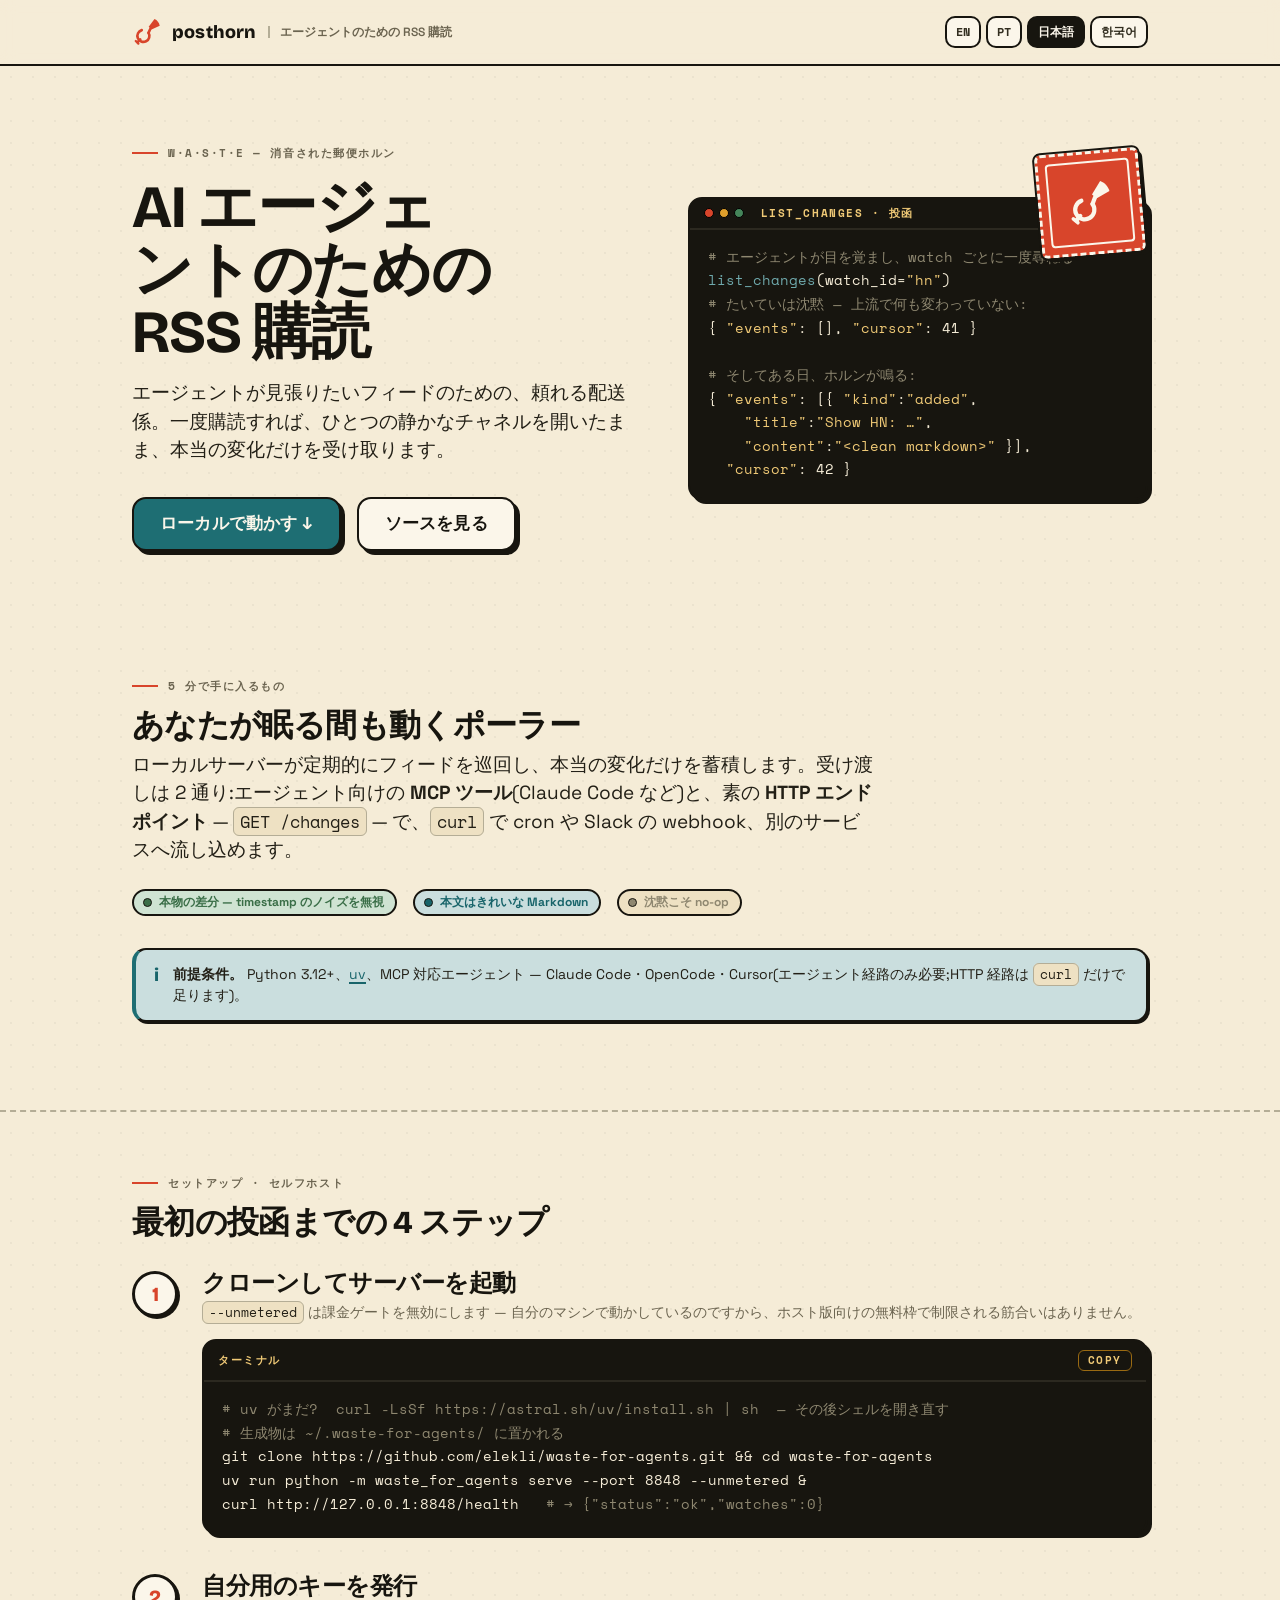
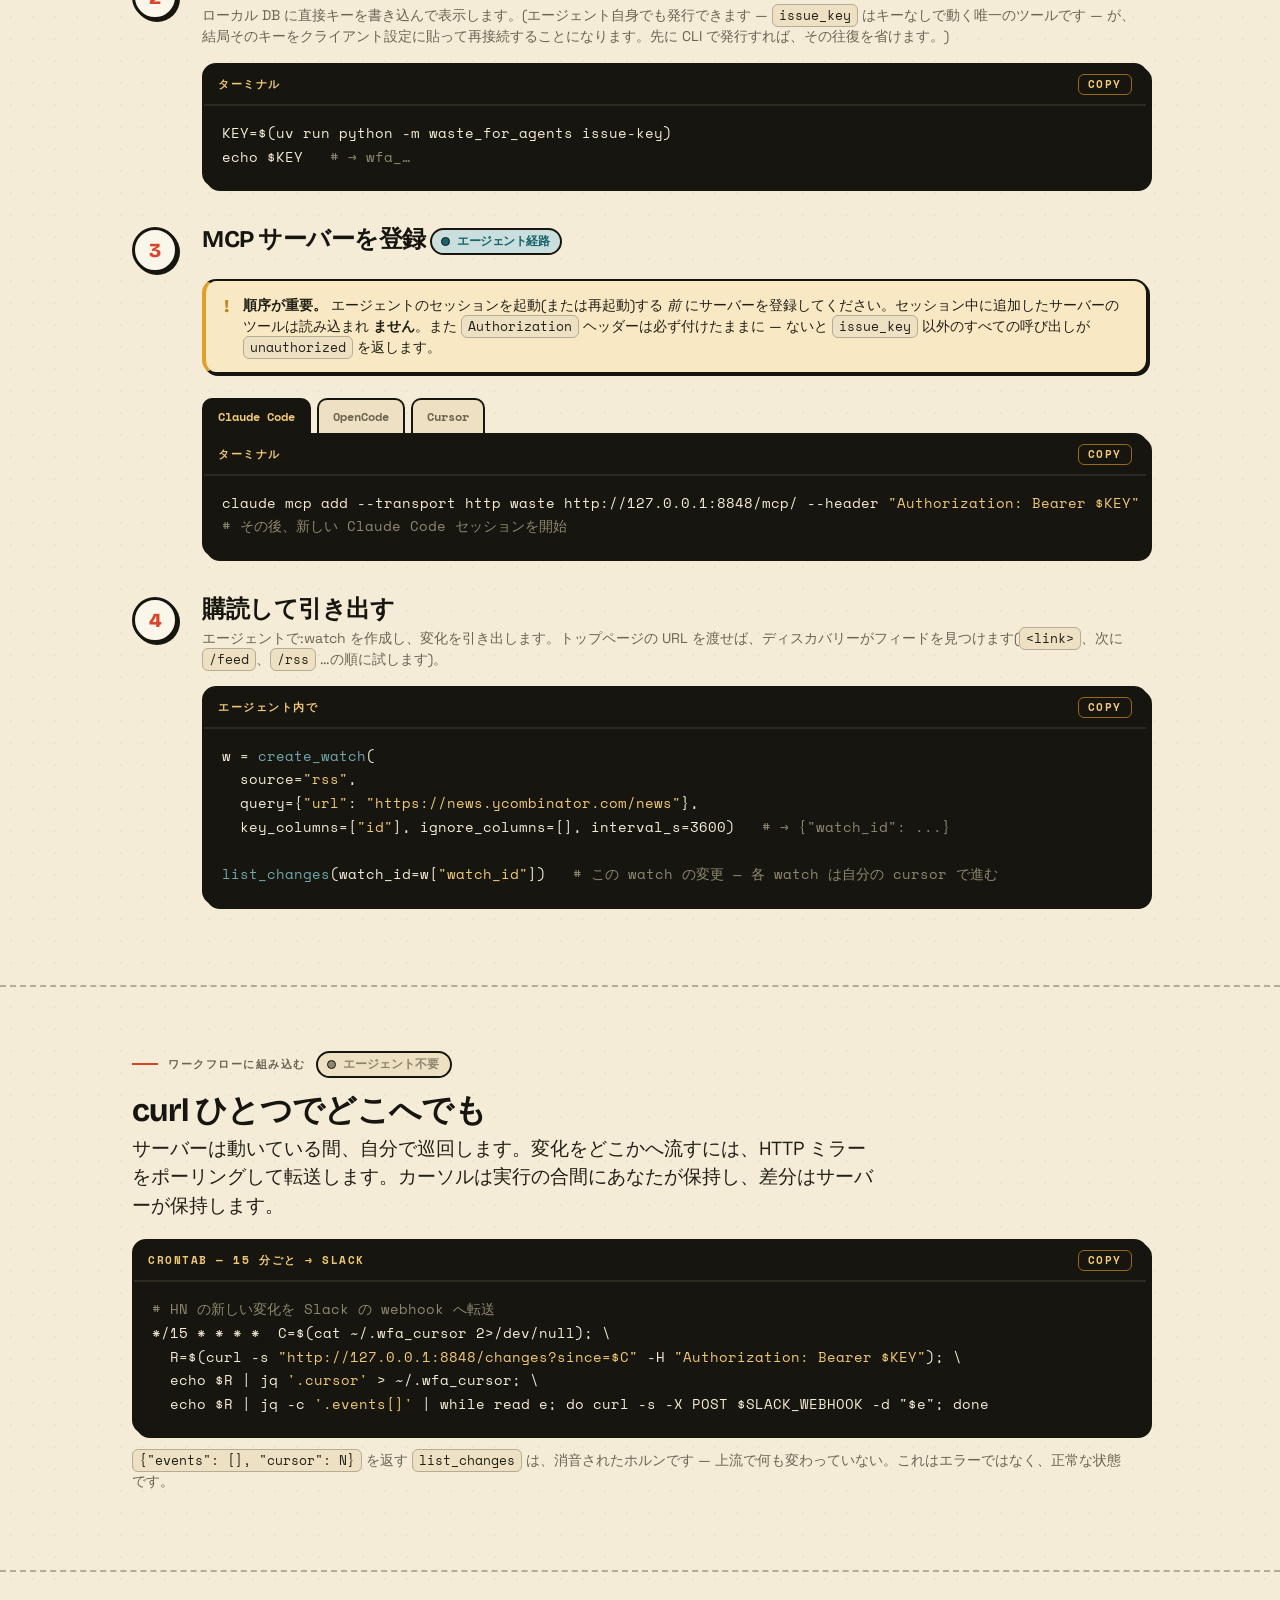
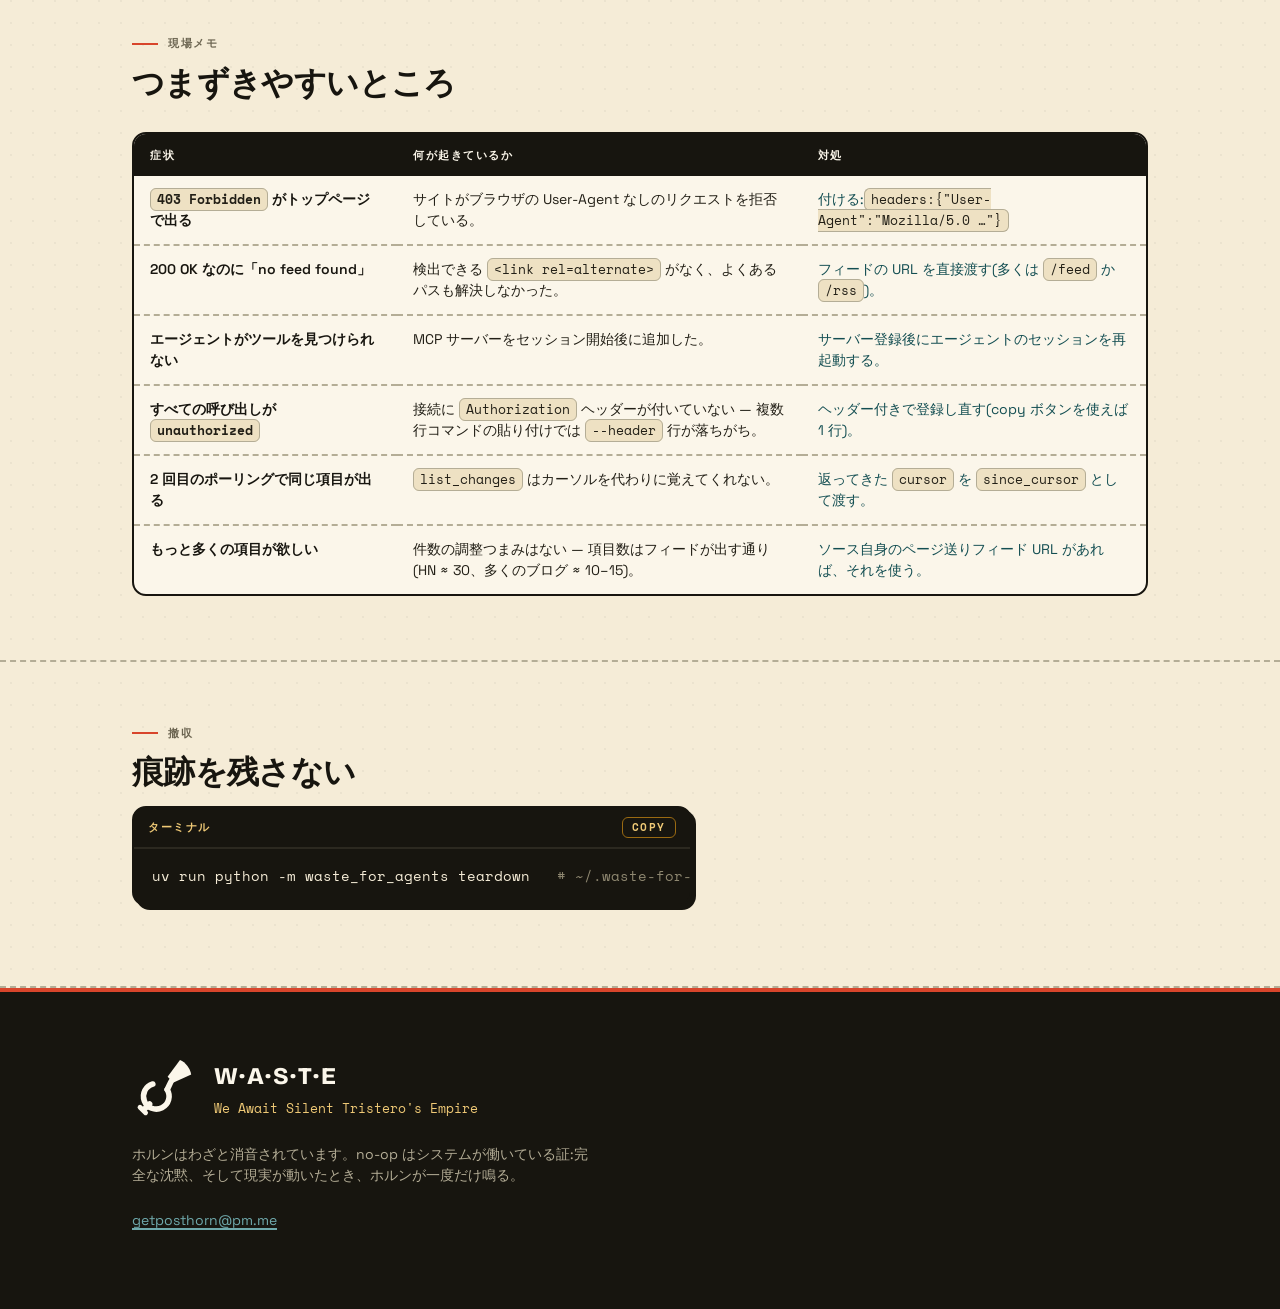
==== commit 465a6beb: "docs: onboarding + quickstart 教 per-watch list_changes(watch_id 必帶) - INSTRUCTIONS(server.py):教 list" ====
--- a/docs/ja.html
+++ b/docs/ja.html
@@ -39,8 +39,8 @@
     </span></span>
     <div class="term no-copy" style="width:100%">
       <div class="bar"><span class="dotrow"><span class="d" style="background:var(--signal-500)"></span><span class="d" style="background:var(--brass-500)"></span><span class="d" style="background:var(--green-500)"></span></span>&nbsp;list_changes · 投函</div>
-<pre><span class="c-com"># エージェントが目を覚まし、一度だけ尋ねる</span>
-<span class="c-fn">list_changes</span>()
+<pre><span class="c-com"># エージェントが目を覚まし、watch ごとに一度尋ねる</span>
+<span class="c-fn">list_changes</span>(watch_id=<span class="c-str">"hn"</span>)
 <span class="c-com"># たいていは沈黙 — 上流で何も変わっていない:</span>
 { <span class="c-str">"events"</span>: [], <span class="c-str">"cursor"</span>: 41 }
 
@@ -142,12 +142,12 @@
       <h3>購読して引き出す</h3>
       <p class="note">エージェントで:watch を作成し、変化を引き出します。トップページの URL を渡せば、ディスカバリーがフィードを見つけます(<code class="inl">&lt;link&gt;</code>、次に <code class="inl">/feed</code>、<code class="inl">/rss</code> …の順に試します)。</p>
       <div class="term"><div class="bar">エージェント内で</div>
-<pre><span class="c-fn">create_watch</span>(
+<pre>w = <span class="c-fn">create_watch</span>(
   source=<span class="c-str">"rss"</span>,
   query={<span class="c-str">"url"</span>: <span class="c-str">"https://news.ycombinator.com/news"</span>},
-  key_columns=[<span class="c-str">"id"</span>], ignore_columns=[], interval_s=3600)
-
-<span class="c-fn">list_changes</span>()   <span class="c-com"># 最初の起動でまとめて、その後は何か変わるまで沈黙</span></pre></div>
+  key_columns=[<span class="c-str">"id"</span>], ignore_columns=[], interval_s=3600)   <span class="c-com"># → {"watch_id": ...}</span>
+
+<span class="c-fn">list_changes</span>(watch_id=w[<span class="c-str">"watch_id"</span>])   <span class="c-com"># この watch の変更 — 各 watch は自分の cursor で進む</span></pre></div>
     </div></div>
   </div>
 </div></section>
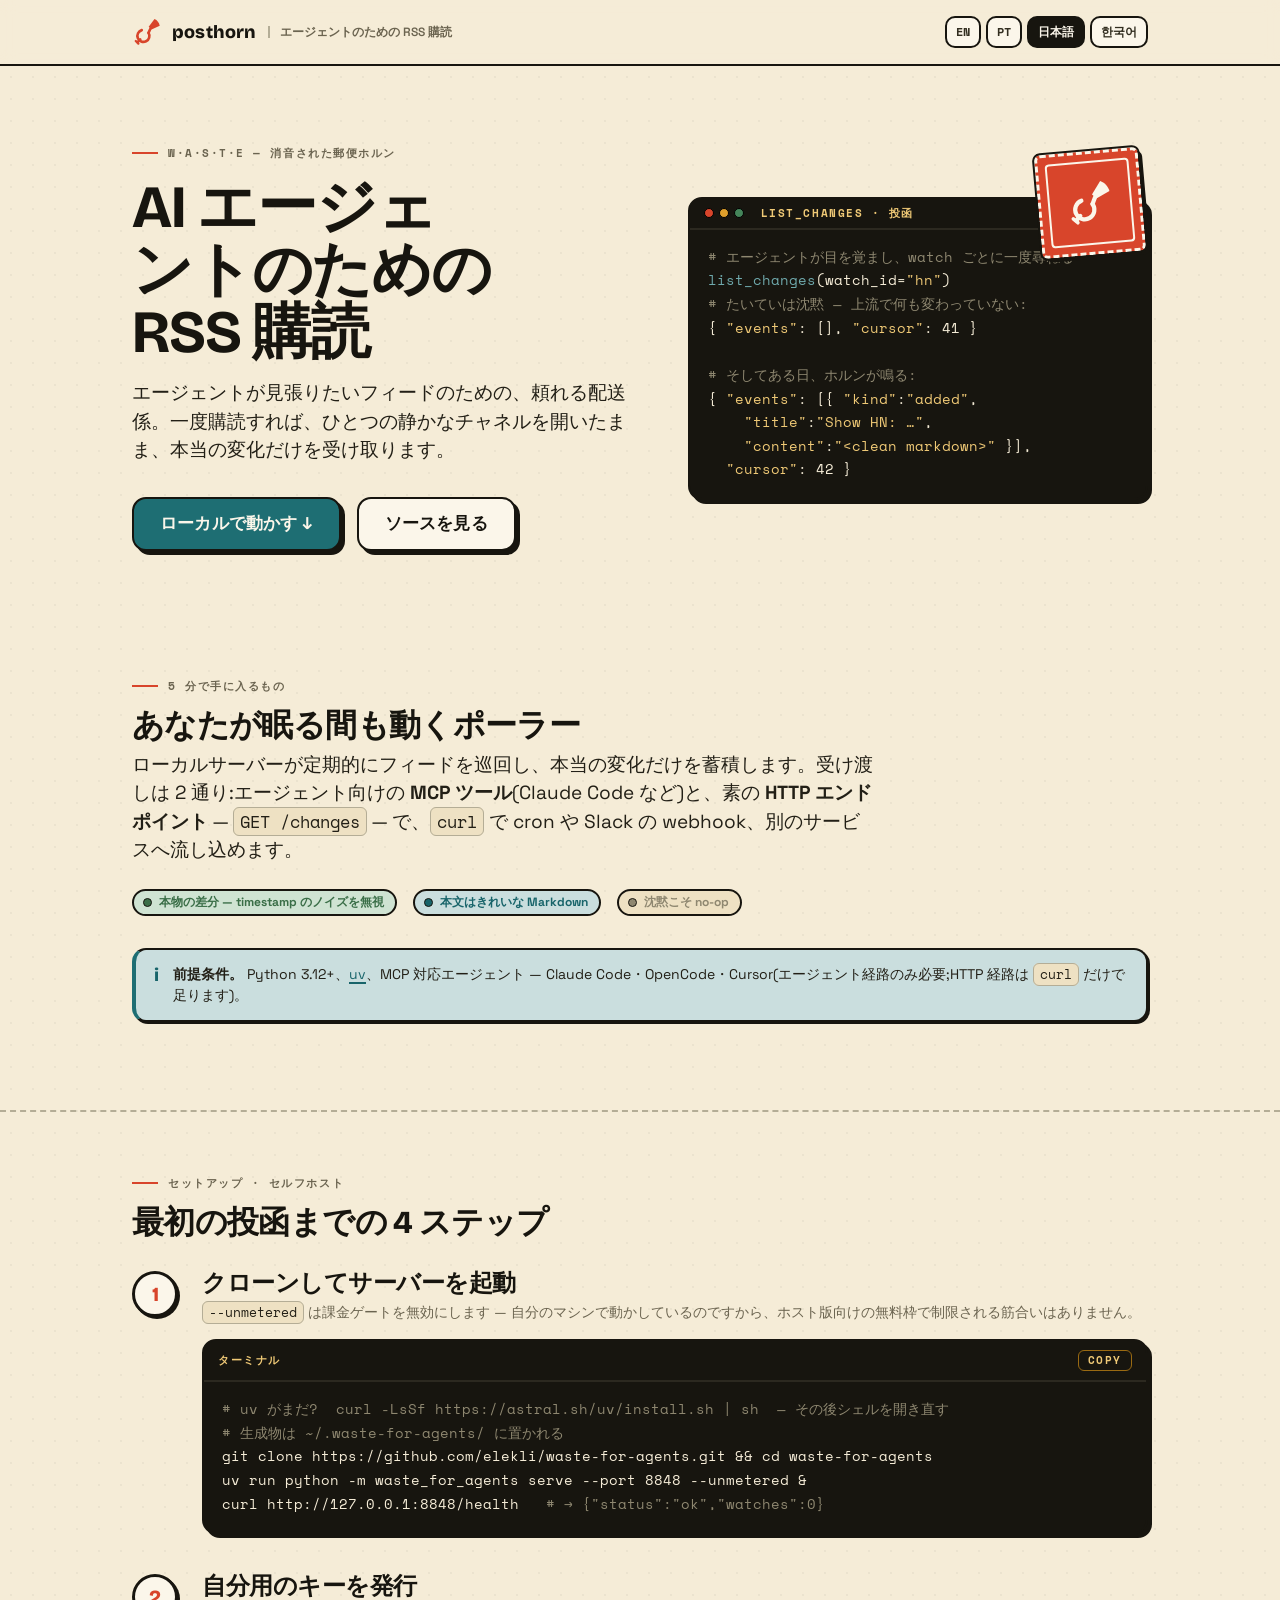
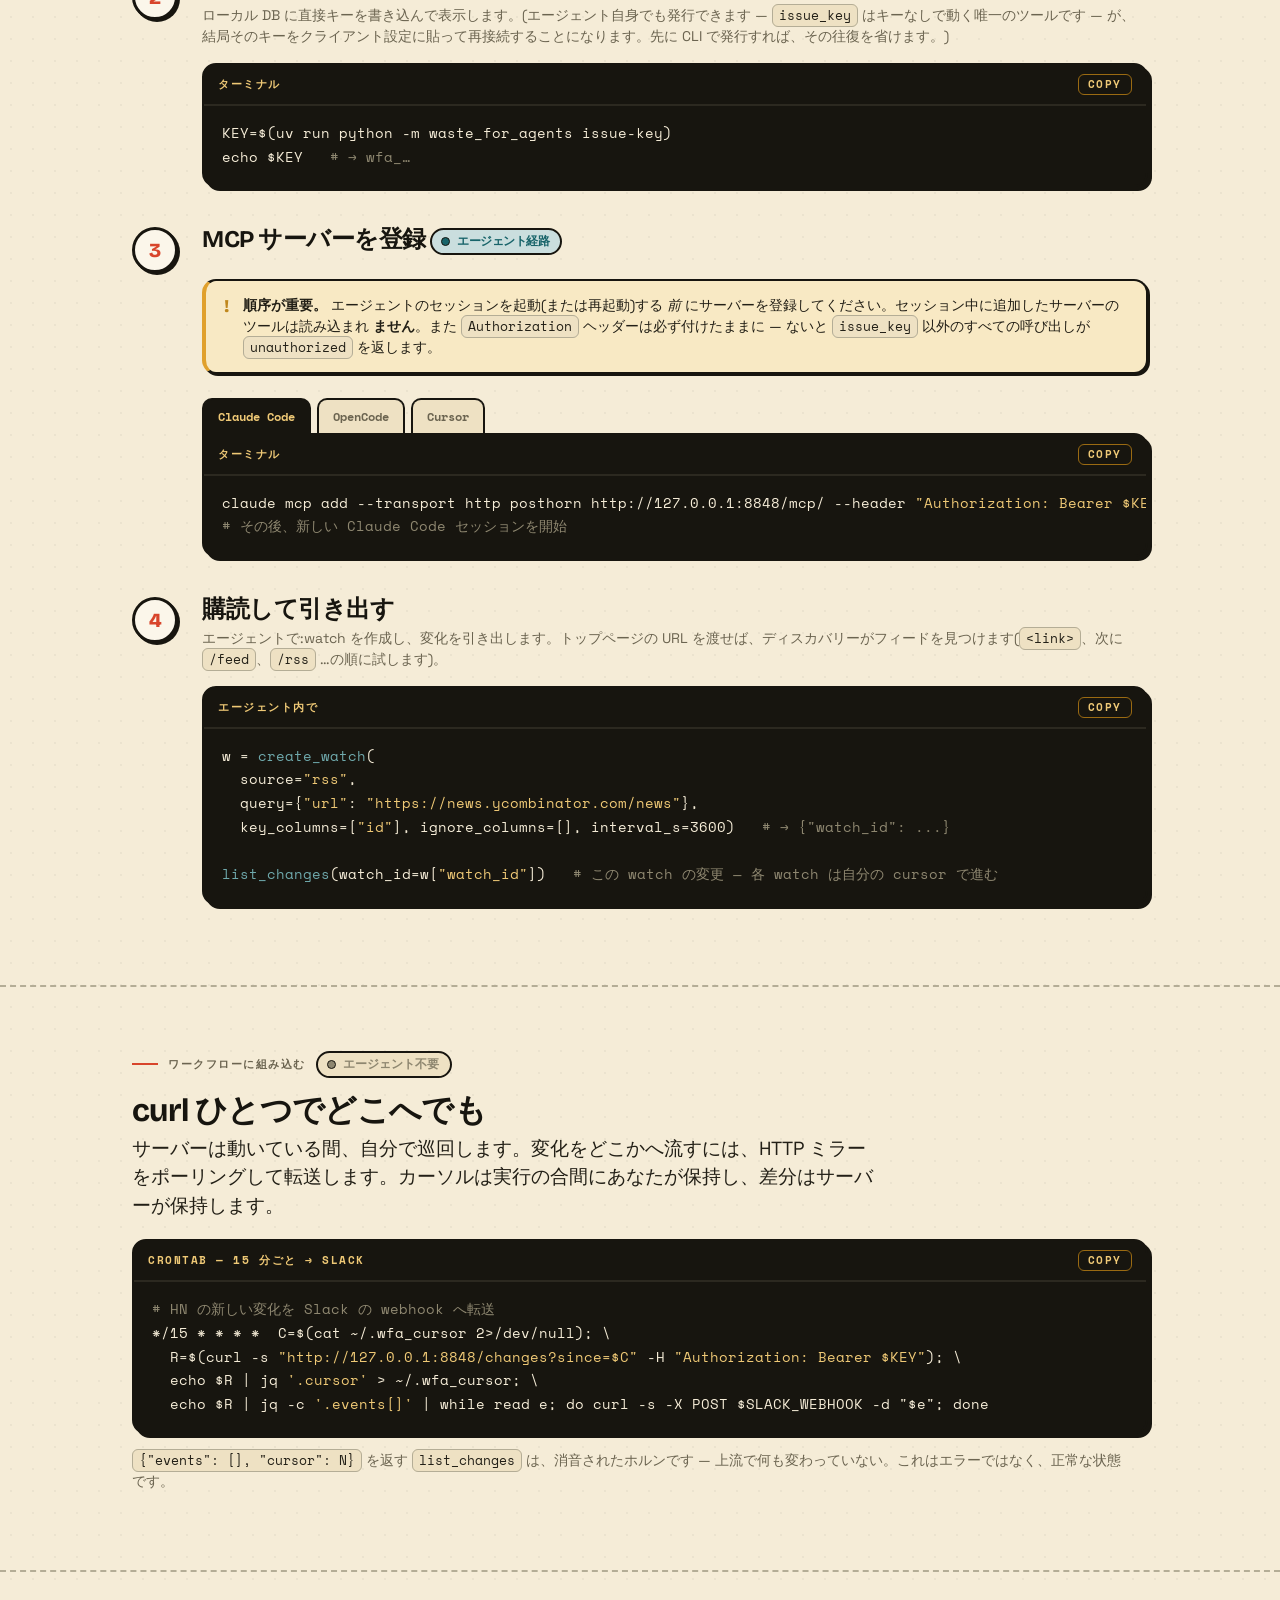
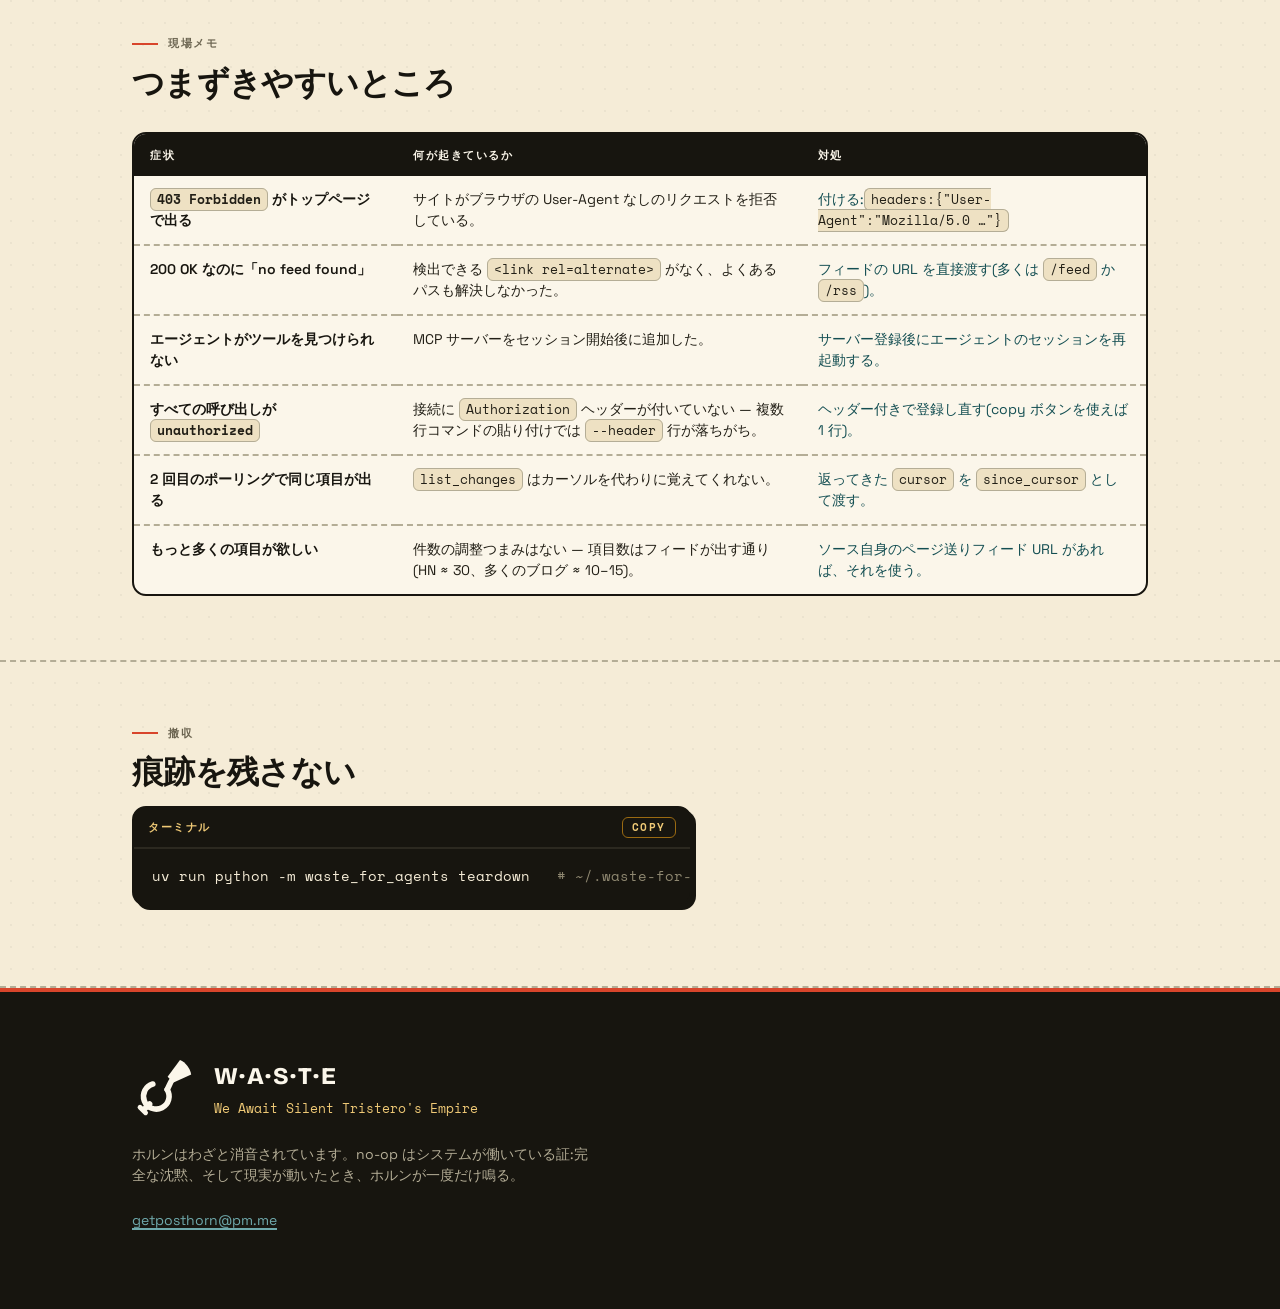
==== commit f9cd1133: "feat(server): MCP server 顯示名改 posthorn、quickstart 範例別名一致 agent 連上時 serverInfo.name 從 waste-for-agent" ====
--- a/docs/ja.html
+++ b/docs/ja.html
@@ -106,14 +106,14 @@
         </div>
         <div class="tabpane" id="pane-claude">
           <div class="term"><div class="bar">ターミナル</div>
-<pre>claude mcp add --transport http waste http://127.0.0.1:8848/mcp/ --header <span class="c-str">"Authorization: Bearer $KEY"</span>
+<pre>claude mcp add --transport http posthorn http://127.0.0.1:8848/mcp/ --header <span class="c-str">"Authorization: Bearer $KEY"</span>
 <span class="c-com"># その後、新しい Claude Code セッションを開始</span></pre></div>
         </div>
         <div class="tabpane" id="pane-opencode">
           <div class="term"><div class="bar">opencode.json — プロジェクト直下または (~/.config/opencode/)</div>
 <pre>{
   <span class="c-str">"mcp"</span>: {
-    <span class="c-str">"waste"</span>: {
+    <span class="c-str">"posthorn"</span>: {
       <span class="c-str">"type"</span>: <span class="c-str">"remote"</span>,
       <span class="c-str">"url"</span>: <span class="c-str">"http://127.0.0.1:8848/mcp/"</span>,
       <span class="c-str">"headers"</span>: { <span class="c-str">"Authorization"</span>: <span class="c-str">"Bearer wfa_PASTE-YOUR-KEY"</span> },
@@ -127,7 +127,7 @@
           <div class="term"><div class="bar">.cursor/mcp.json (~/.cursor/mcp.json)</div>
 <pre>{
   <span class="c-str">"mcpServers"</span>: {
-    <span class="c-str">"waste"</span>: {
+    <span class="c-str">"posthorn"</span>: {
       <span class="c-str">"url"</span>: <span class="c-str">"http://127.0.0.1:8848/mcp/"</span>,
       <span class="c-str">"headers"</span>: { <span class="c-str">"Authorization"</span>: <span class="c-str">"Bearer wfa_PASTE-YOUR-KEY"</span> }
     }
